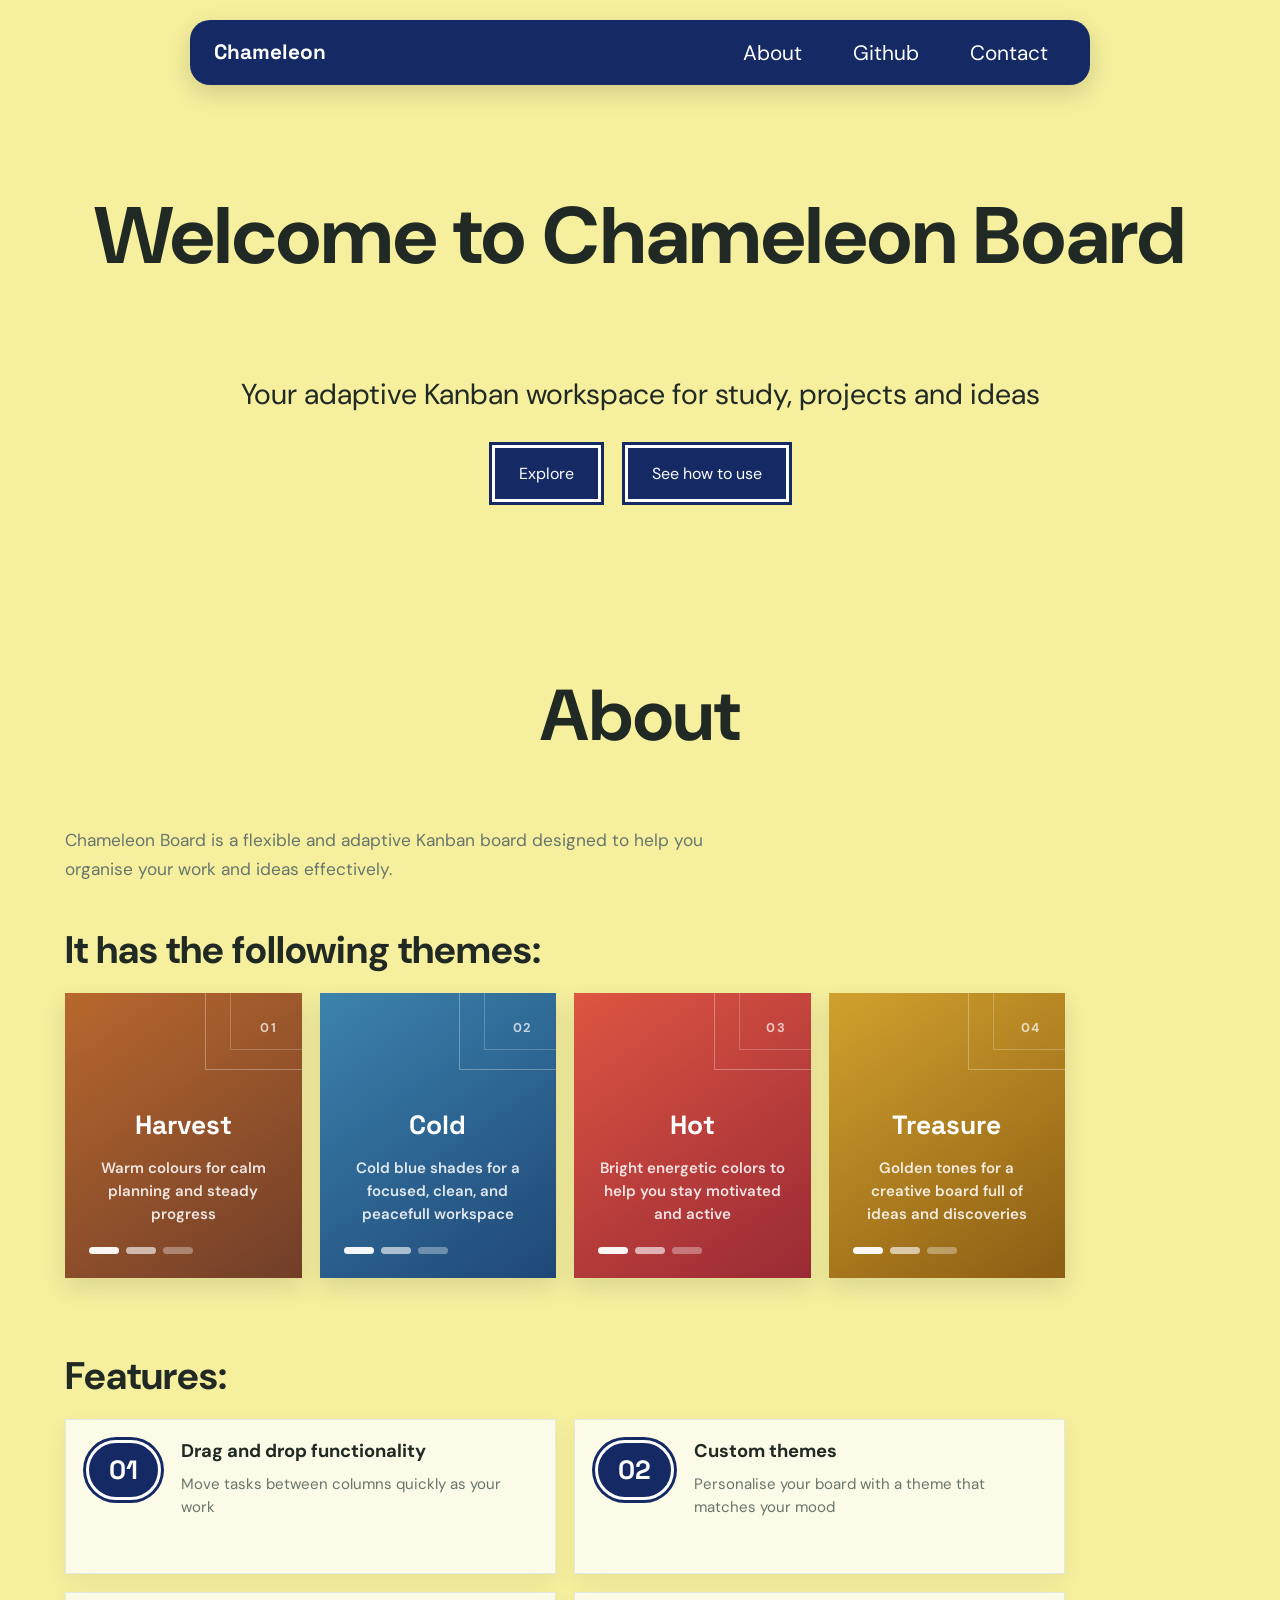
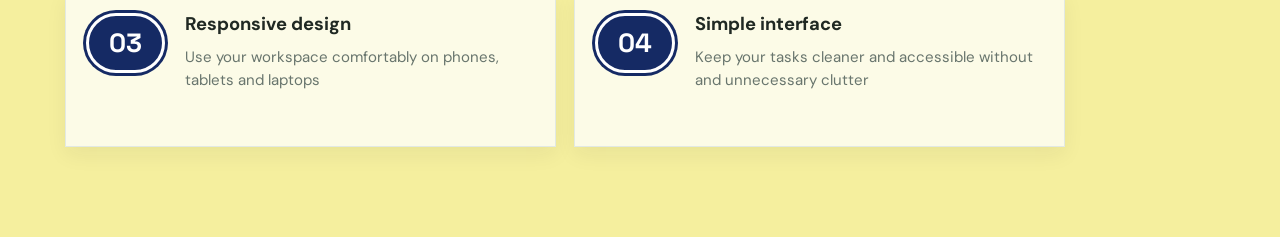
==== index.html @ ffafd71e "feat: completed about section - made different cards for the features - added small description to e" ====
<!DOCTYPE html>
<html lang="en">
<head>
    <meta charset="UTF-8">
    <meta name="viewport" content="width=device-width, initial-scale=1.0">
    <meta name="description" content="Chameleon Board is an adaptive Kanban workspace for study, projects and ideas">
    <title>Chameleon Board</title>

    <link rel="preconnect" href="https://fonts.googleapis.com">
    <link rel="preconnect" href="https://fonts.gstatic.com" crossorigin>
    <link href="https://fonts.googleapis.com/css2?family=DM+Sans:wght@400;500;600;700&family=Space+Grotesk:wght@500;600;700&display=swap"
        rel="stylesheet"
    >
    <link rel="stylesheet" href="./style.css">
</head>
<body>
    <section class="header">
        <nav class="navbar">
            <div class="logo">Chameleon</div>
            <ul class="nav-links">
                <li><a href="#about">About</a></li>
                <li><a href="https://github.com/JazilJafar/chameleon-board">Github</a></li>
                <li><a href="#contact">Contact</a></li>
            </ul>
        </nav>
    </section>
    <section class="hero">
        <h1>Welcome to Chameleon Board</h1>
        <p>Your adaptive Kanban workspace for study, projects and ideas</p>
        <div class="hero-btns">
            <a href="#about" class="primary-btn">Explore</a>
            <a href="#how-to-use" class="secondary-btn">See how to use</a>
        </div>
    </section>
    <section class="about" id="about">
        <h1>About</h1>
        <div class="about-content">
            <p>Chameleon Board is a flexible and adaptive Kanban board designed to help you organise your work and ideas effectively.</p>
            <h2>It has the following themes:</h2>
            <div class="theme-grid">
                <article class="theme-card harvest">
                    <div class="theme-top">
                        <span class="theme-tag">01</span>
                    </div>
                    <h3>Harvest</h3>
                    <p>Warm colours for calm planning and steady progress</p>
                    <div class="palette">
                        <span></span>
                        <span></span>
                        <span></span>
                    </div>
                </article>

                <article class="theme-card cold">
                    <div class="theme-top">
                        <span class="theme-tag">02</span>
                    </div>
                    <h3>Cold</h3>
                    <p>Cold blue shades for a focused, clean, and peacefull workspace</p>
                    <div class="palette">
                        <span></span>
                        <span></span>
                        <span></span>
                    </div>
                </article>

                <article class="theme-card hot">
                    <div class="theme-top">
                        <span class="theme-tag">03</span>
                    </div>
                    <h3>Hot</h3>
                    <p>Bright energetic colors to help you stay motivated and active</p>
                    <div class="palette">
                        <span></span>
                        <span></span>
                        <span></span>
                    </div>
                </article>

                <article class="theme-card treasure">
                    <div class="theme-top">
                        <span class="theme-tag">04</span>
                    </div>
                    <h3>Treasure</h3>
                    <p>Golden tones for a creative board full of ideas and discoveries</p>
                    <div class="palette">
                        <span></span>
                        <span></span>
                        <span></span>
                    </div>
                </article>  
            </div>

            <div class="content-heading features-heading">
                <h2>Features:</h2>
            </div>
            <div class="features-grid">
                <article class="features-card">
                    <div class="features-num">01</div>
                    <div>
                        <h3>Drag and drop functionality</h3>
                        <p>Move tasks between columns quickly as your work</p>
                    </div>
                </article>
                <article class="features-card">
                    <div class="features-num">02</div>
                    <div>
                        <h3>Custom themes</h3>
                        <p>Personalise your board with a theme that matches your mood</p>
                    </div>
                </article>
                <article class="features-card">
                    <div class="features-num">03</div>
                    <div>
                        <h3>Responsive design</h3>
                        <p>Use your workspace comfortably on phones, tablets and laptops</p>
                    </div>
                </article>
                <article class="features-card">
                    <div class="features-num">04</div>
                    <div>
                        <h3>Simple interface</h3>
                        <p>Keep your tasks cleaner and accessible without and unnecessary clutter</p>
                    </div>
                </article>
            </div>
        </div>
    </section>    
    <script src="./script.js"></script>
</body>
</html>
---- style.css ----
:root{
    --bg: #f5ef9e;
    --surface: #ffffff;
    --text: #202923;
    --muted: #68756d;
    --accent: #268477;
    --accent-light: #e8f4ef;
    --border: #e2e9e3;
}
html {
    scroll-behavior: smooth;
    scroll-padding-top: 90px;
}
*{
    padding: 0;
    box-sizing: border-box;
    margin: 0;
}
body {
    padding-top: 90px;
    background: var(--bg);
    color: var(--text);
    font-family: "DM Sans", sans-serif;
    line-height: 1.7;
    min-height: 100vh;
    justify-content: center;
    align-items: center;
}

.navbar {
    display: flex;
    justify-content: space-between;
    align-items: center;
    background: #152a64;
    font-size: 1.3rem;
    padding: 0 24px;
    position: fixed;
    top: 20px;
    left: 20px;
    right: 20px;
    max-width: 900px;
    margin: 0 auto;
    border-radius: 20px;
    box-shadow: 0 8px 24px rgba(0, 0, 0, 0.15);
    z-index: 100;
}

.logo {
    font-family: "Space Grotesk", sans-serif;
    font-size: 1.3rem;
    font-weight: 700;
    color: white;
    padding: 15px 0;
}

.nav-links {
    list-style: none;
    margin: 0;
    padding: 0;
    display: flex;
    gap: 15px;
    align-items: center;
}

.nav-links a {
    display: inline-block;
    position: relative;
    color: white;
    text-decoration: none;
    padding: 12px 18px;
    font-family: "DM Sans", sans-serif;
    border-radius: 6px;
    transition: background-color 0.3s ease;
}

.nav-links a::after {
    content: "";
    position: absolute;
    bottom: 8px;
    left: 50%;
    width: 0;
    height: 2px;
    background: #ffcc00;
    transition: width 0.3s ease, left 0.3s ease;
}

.nav-links a:hover {
    color: #ffcc00;
}

.nav-links a:hover::after {
    width: 60%;
    left: 20%;
}

.hero {
    display: flex;
    flex-direction: column;
    justify-content: center;
    align-items: center;
    text-align: center;
    gap: 16px;
    height: 50vh;
    padding: 0 20px;
}

.hero h1 {
    font-size: 5em;
    padding: 50px;
}

.hero p {
    font-size: 1.8rem;
}

.hero-btns {
    display: flex;
    flex-direction: row;
    gap: 24px;
    padding: 10px 20px;
}

.hero-btns a {
    text-decoration: none;
    padding: 12px 24px;
    color: #fcfdfd;
    background: #152a64;
    border: 3px solid #ffffff;
    box-shadow: 0 0 0 3px #152a64;
    display: inline-block;
    transition: transform 0.2s ease;
}

.hero-btns a:hover {
    transform: scale(1.08);
}

.hero-btns a:active {
    transform: scale(0.97);
}

.about {
    display: flex;
    flex-direction: column;
    padding: 90px 0;
    width: min(100% - 40px, 1150px);
    margin: 0 auto; 
}

.about > h1 {
    font-size: clamp(2.5rem, 6vw, 4.5rem);
    padding: 50px;
    text-align: center;
    margin-bottom: 24px;
    line-height: 1;
}

.about-content {
    text-align: left;
    max-width: 1000px;
}

.about-content > p {
    max-width: 700px;
    margin-bottom: 42px;
    color: var(--muted);
    font-size: 1.08rem;
    line-height: 1.7;
}

.about-content h2 {
    margin-top: 32px;
    margin-bottom: 20px;
    font-size: clamp(1.6rem, 4vw, 2.4rem);
    color: var(--text);
    line-height: 1.2;
}

.features-heading {
    margin-top: 75px;
}

/* theme swatch */
.theme-grid {
    display: grid;
    grid-template-columns: repeat(4, minmax(0, 1fr));
    gap: 18px;
}

.theme-card {
    min-height: 285px;
    display: flex;
    flex-direction: column;
    padding: 24px;
    position: relative;
    overflow: hidden;
    box-shadow: 0 10px 22px rgba(32, 41, 35, 0.12);
    transition: transform 0.25s ease, box-shadow 0.25s ease;
    text-align: center;
    font-weight: 600;
    color: #fff;
}

.theme-card::before {
    content: "";
    position: absolute;
    width: 150px;
    height: 150px;
    top: -75px;
    right: -55px;
    border: 1px solid rgba(255, 255, 255, 0.3);
}

.theme-card::after {
    content: "";
    position: absolute;
    width: 100px;
    height: 100px;
    top: -45px;
    right: -30px;
    border: 1px solid rgba(255, 255, 255, 0.22);
}

.theme-card:hover {
    transform: translateY(-8px);
    box-shadow: 0 18px 32px rgba(32, 41, 35, 0.2);
}

.theme-top {
    min-height: 28px;
    display: flex;
    justify-content: flex-end;
    position: relative;
    z-index: 1;
}

.theme-tag {
    color: rgba(255, 255, 255, 0.7);
    font-size: 0.8rem;
    font-weight: 700;
    letter-spacing: 0.12em;
}

.theme-card h3 {
    position: relative;
    z-index: 1;
    margin-top: auto;
    margin-bottom: 9px;
    font-family: "Space Grotesk", sans-serif;
    font-size: 1.65rem;
}

.theme-card p {
    position: relative;
    z-index: 1;
    min-height: 70px;
    color: rgba(255, 255, 255, 0.86);
    font-size: 0.94rem;
    line-height: 1.55;
}

.harvest {
    background: linear-gradient(145deg, #b8682d, #713e29);
}

.cold {
    background: linear-gradient(145deg, #3c83ad, #1f4777);
}

.hot {
    background: linear-gradient(145deg, #de5542, #992a35);
}

.treasure {
    background: linear-gradient(145deg, #d1a12e, #8c5d13);
}

.palette {
    display: flex;
    gap: 7px;
    margin-top: 20px;
    position: relative;
    z-index: 1;
}

.palette span {
    width: 30px;
    height: 7px;
    display: block;
    border-radius: 20px;
    background: rgba(255, 255, 255, 0.95);
}

.palette span:nth-child(2) {
    opacity: 0.65;
}

.palette span:nth-child(3) {
    opacity: 0.35;
}

.features-grid {
    display: grid;
    grid-template-columns: repeat(2, minmax(0, 1fr));
    gap: 18px;
}

.features-card {
    min-height: 155px;
    display: flex;
    align-items: flex-start;
    gap: 20px;
    background: rgba(255, 255, 255, 0.75);
    border: 1px solid var(--border);
    box-shadow: 0 8px 20px rgba(32, 41, 35, 0.06);
    transition: transform 0.25s ease, border-color 0.25s ease, box-shadow 0.25s ease;
    padding: 20px;
    text-align: left;
}

.features-card:hover {
    transform: translateY(-6px);
    border-color: var(--accent);
    box-shadow: 0 14px 28px rgba(38, 132, 119, 0.16);
}

.features-num {
    flex-shrink: 0;
    font-family: "Space Grotesk", sans-serif;
    font-size: 1.65rem;
    font-weight: 700;
    color: white;
    margin-bottom: 8px;
    background: #152a64;
    line-height: 1.3;
    padding: 10px 20px;
    border-radius: 999px;
    border: 3px solid #fff;
    box-shadow: 0 0 0 3px #152a64;
}

.features-card h3 {
    margin-bottom: 9px;
    color: var(--text);
    font-size: 1.15rem;
    line-height: 1.3;
}

.features-card p {
    color: var(--muted);
    font-size: 0.94rem;
    line-height: 1.55;
}

@media (max-width: 850px) {
    .theme-grid {
        grid-template-columns: repeat(2, minmax(0, 1fr));
    }
}

@media (max-width: 600px) {
    .about {
        width: min(100% - 28px, 520px);
        padding: 65px 0;
    }

    .theme-grid, .features-grid {
        grid-template-columns: 1fr;
    }

    .theme-card {
        min-height: 250px;
    }

    .features-heading {
        margin-top: 55px
    }
}
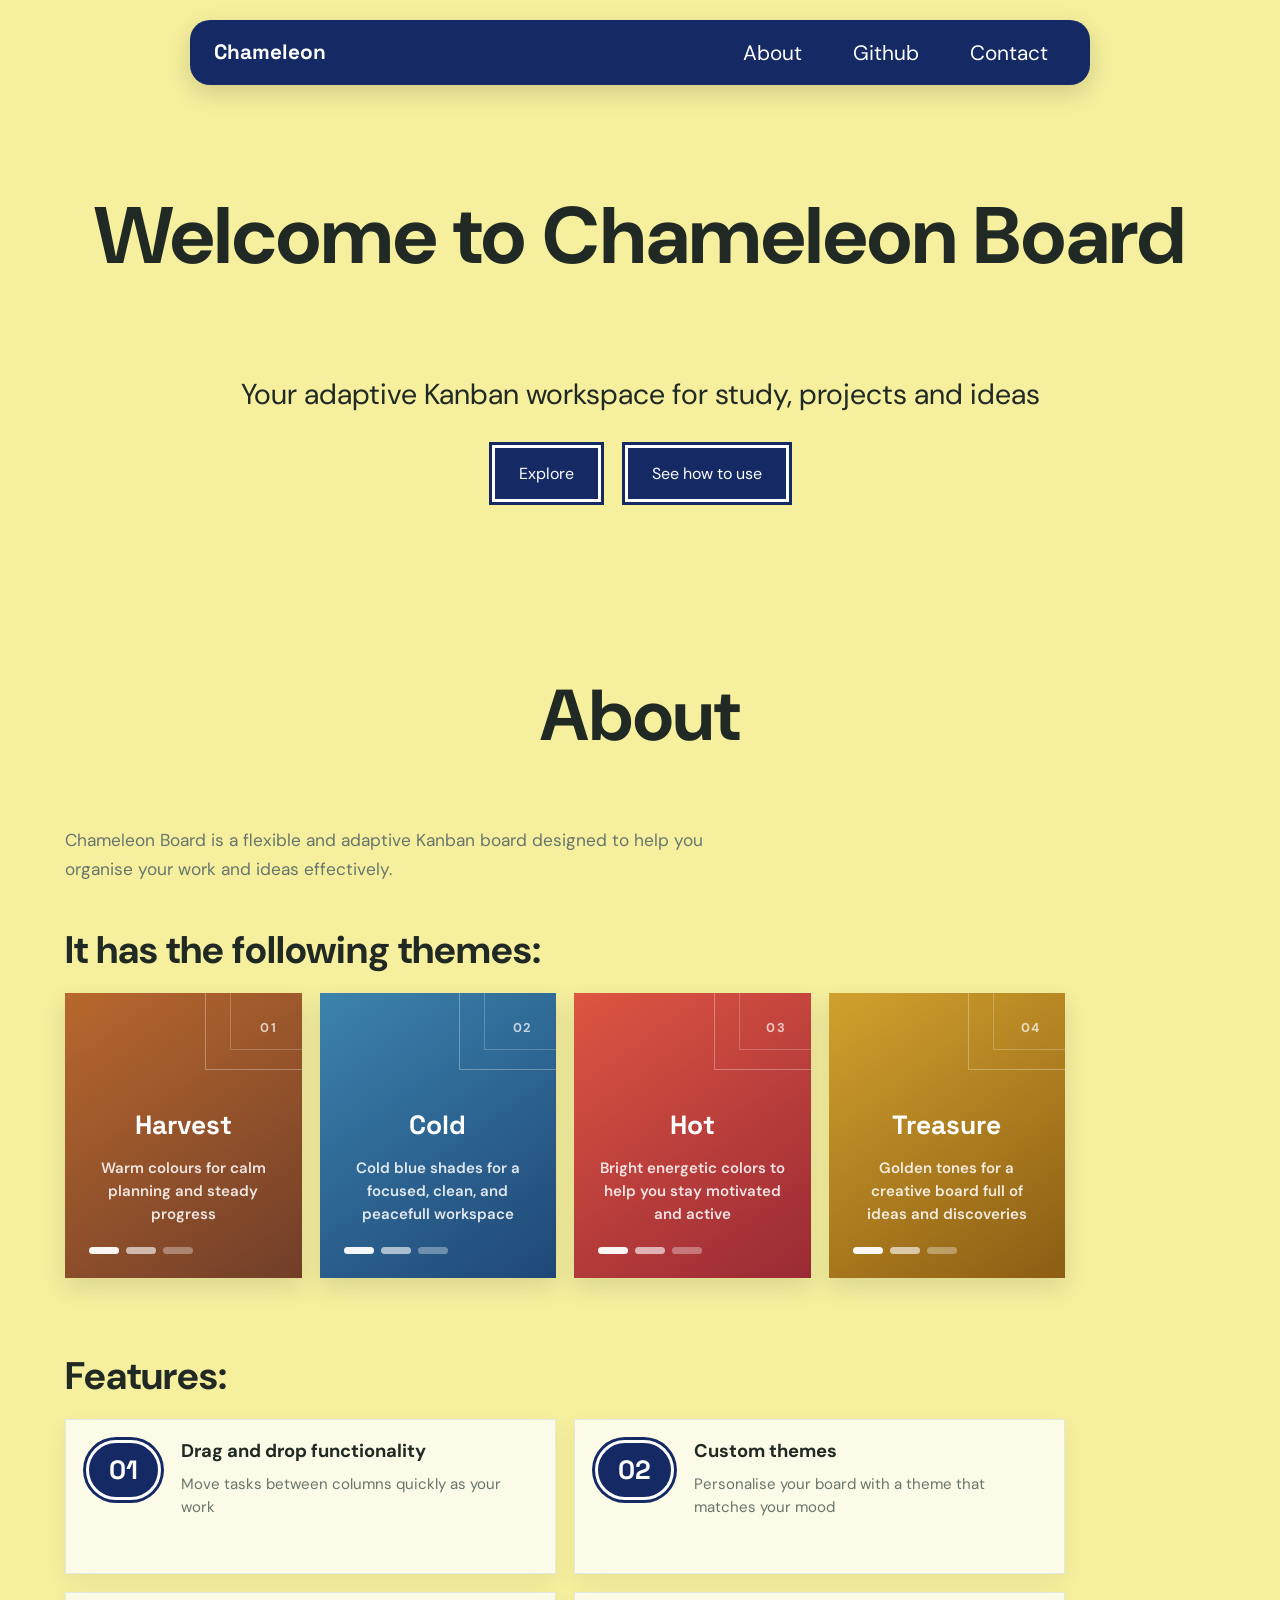
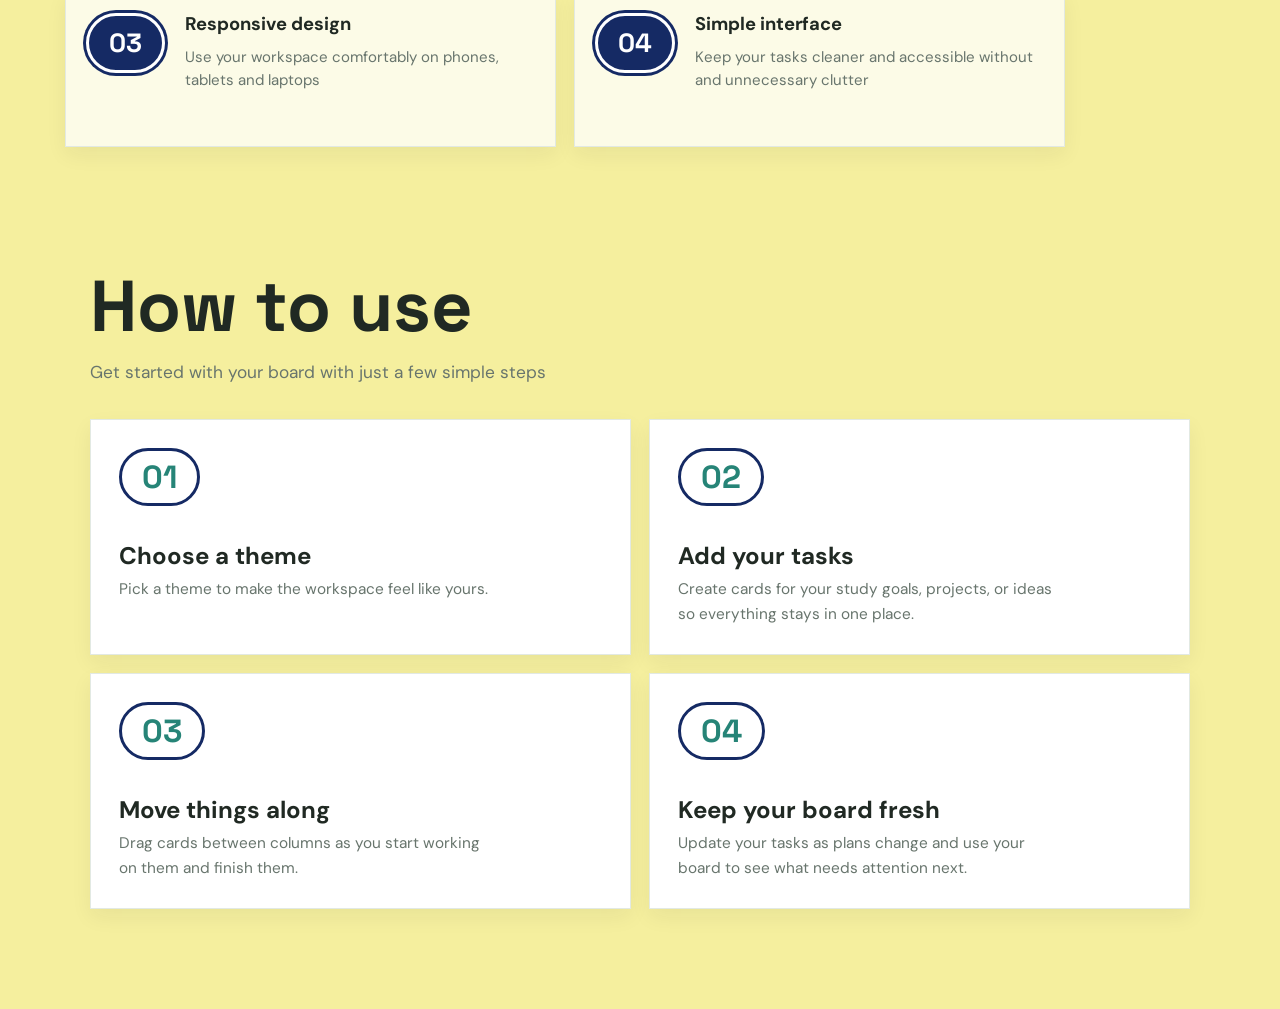
==== commit bfe0bbd0: "feat: added how to use section - added similar cards from features section - a small guide on how to" ====
--- a/index.html
+++ b/index.html
@@ -125,7 +125,37 @@
                 </article>
             </div>
         </div>
-    </section>    
+    </section>
+    <section class="how-to-use" id="how-to-use">
+        <h1>How to use</h1>
+        <p class="how-intro">Get started with your board with just a few simple steps</p>
+
+        <div class="steps-grid">
+            <article class="step-card">
+                <span class="step-number">01</span>
+                <h2>Choose a theme</h2>
+                <p>Pick a theme to make the workspace feel like yours.</p>
+            </article>
+
+            <article class="step-card">
+                <span class="step-number">02</span>
+                <h2>Add your tasks</h2>
+                <p>Create cards for your study goals, projects, or ideas so everything stays in one place.</p>
+            </article>
+
+            <article class="step-card">
+                <span class="step-number">03</span>
+                <h2>Move things along</h2>
+                <p>Drag cards between columns as you start working on them and finish them.</p>
+            </article>
+
+            <article class="step-card">
+                <span class="step-number">04</span>
+                <h2>Keep your board fresh</h2>
+                <p>Update your tasks as plans change and use your board to see what needs attention next.</p>
+            </article>
+        </div>
+    </section>
     <script src="./script.js"></script>
 </body>
 </html>
--- a/style.css
+++ b/style.css
@@ -352,6 +352,75 @@
     line-height: 1.55;
 }
 
+.how-to-use {
+    width: min(100% - 40px, 1100px);
+    margin: 0 auto;
+    padding: 30px 0 100px;
+}
+
+.how-to-use > h1 {
+    color: var(--text);
+    font-family: "Space Grotesk", sans-serif;
+    font-size: clamp(2.5rem, 6vw, 4.5rem);
+    line-height: 1.1;
+    margin-bottom: 12px;
+}
+
+.how-intro {
+    color: var(--muted);
+    font-size: 1.08rem;
+    margin-bottom: 32px;
+}
+
+.steps-grid {
+    display: grid;
+    grid-template-columns: repeat(2, minmax(0, 1fr));
+    gap: 18px;
+}
+
+.step-card {
+    position: relative;
+    overflow: hidden;
+    min-height: 230px;
+    padding: 28px;
+    background: var(--surface);
+    border: 1px solid var(--border);
+    box-shadow: 0 8px 20px rgba(32, 41, 35, 0.06);
+    transition: transform 0.25s ease, box-shadow 0.25s ease;
+}
+
+.step-card:hover {
+    transform: translateY(-6px);
+    box-shadow: 0 16px 30px rgba(32, 41, 35, 0.12);
+}
+
+.step-number {
+    display: inline-block;
+    color: var(--accent);
+    font-family: "Space Grotesk", sans-serif;
+    font-size: 2rem;
+    font-weight: 700;
+    line-height: 1;
+    margin-bottom: 30px;
+    border: 3px solid #152a64;
+    padding: 10px 20px;
+    border-radius: 999px;
+}
+
+.step-number h2 {
+    color: var(--text);
+    font-family: "Space Grotesk", sans-serif;
+    font-size: 1.3rem;
+    margin-bottom: 10px;
+}
+
+.step-card p {
+    max-width: 380px;
+    color: var(--muted);
+    font-size: 0.96rem;
+    line-height: 1.6;
+}
+
 @media (max-width: 850px) {
     .theme-grid {
         grid-template-columns: repeat(2, minmax(0, 1fr));
@@ -375,4 +444,17 @@
     .features-heading {
         margin-top: 55px
     }
+
+    .how-to-use {
+        width: min(100% - 20px, 520px);
+        padding: 20px 0 70px;
+    }
+
+    .steps-grid {
+        grid-template-columns: 1fr;
+    }
+
+    .step-card {
+        min-height: auto;
+    }
 }
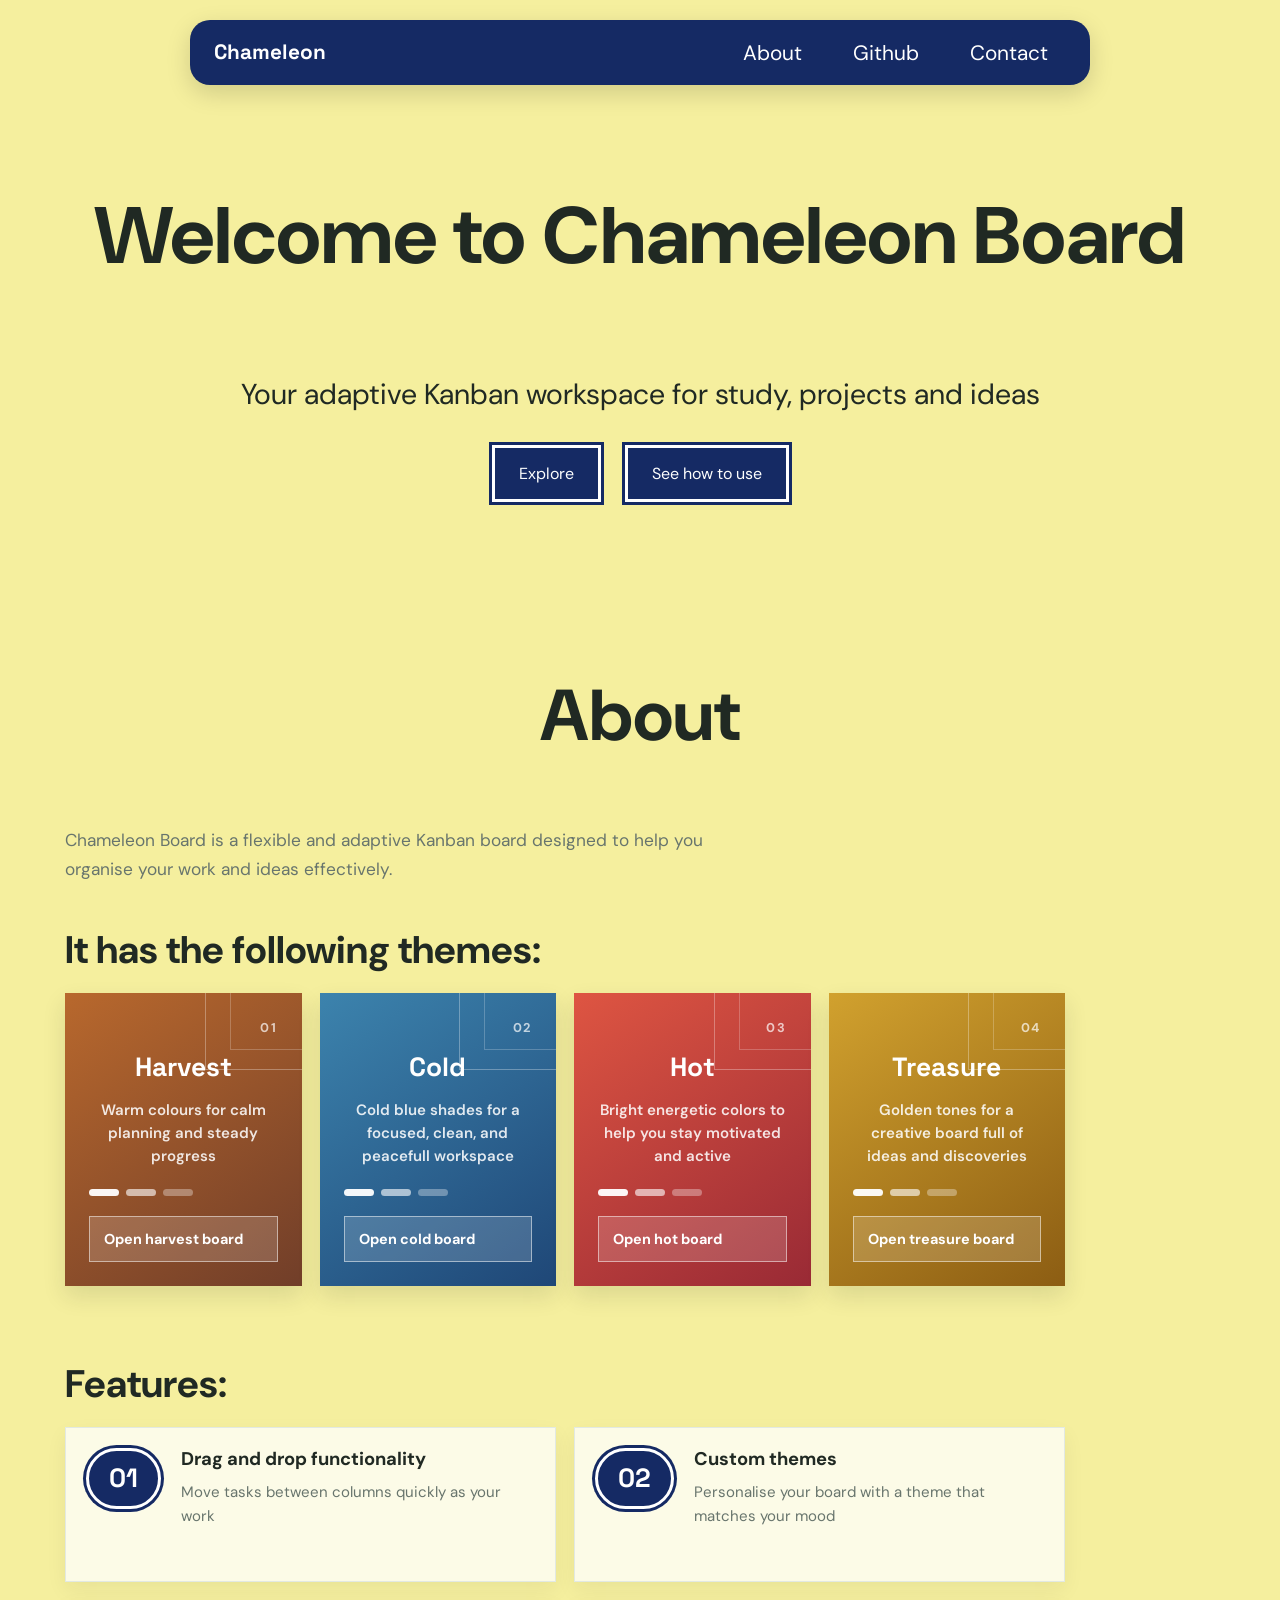
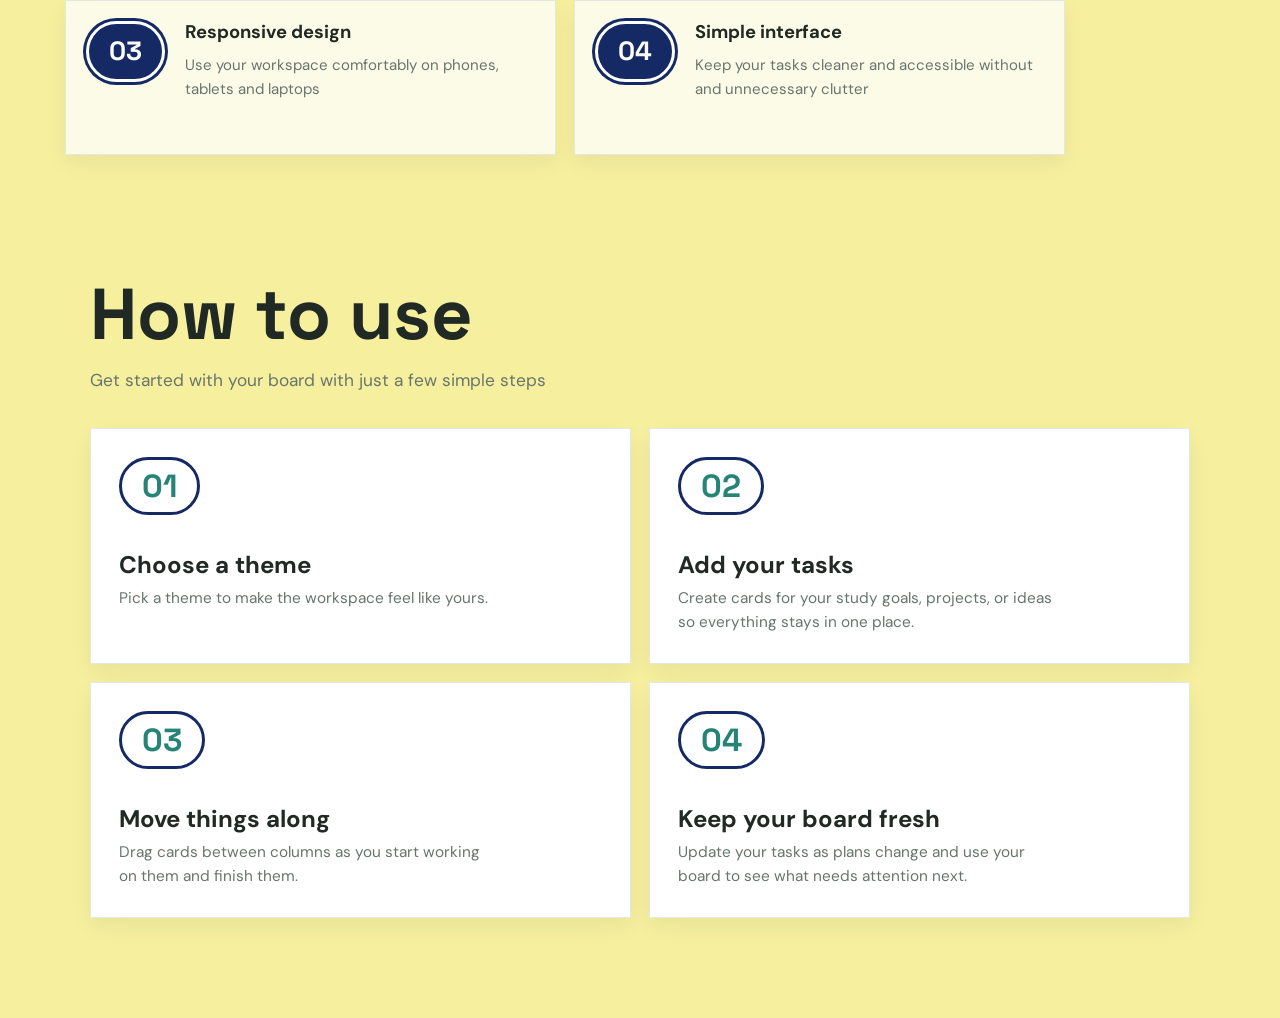
==== commit 72e4f95e: "feat: completed landing page - added finishing touch to landing page - added buttons to go to board " ====
--- a/index.html
+++ b/index.html
@@ -49,6 +49,7 @@
                         <span></span>
                         <span></span>
                     </div>
+                    <a class="theme-button" href="./my/harvest/index.html">Open harvest board</a>
                 </article>
 
                 <article class="theme-card cold">
@@ -62,6 +63,7 @@
                         <span></span>
                         <span></span>
                     </div>
+                    <a class="theme-button" href="./my/cold/index.html">Open cold board</a>
                 </article>
 
                 <article class="theme-card hot">
@@ -75,6 +77,7 @@
                         <span></span>
                         <span></span>
                     </div>
+                    <a class="theme-button" href="./my/hot/index.html">Open hot board</a>
                 </article>
 
                 <article class="theme-card treasure">
@@ -88,6 +91,7 @@
                         <span></span>
                         <span></span>
                     </div>
+                    <a class="theme-button" href="./my/treasure/index.html">Open treasure board</a>
                 </article>  
             </div>
 
--- a/style.css
+++ b/style.css
@@ -259,6 +259,34 @@
     line-height: 1.55;
 }
 
+.theme-button {
+    display: flex;
+    align-items: center;
+    justify-content: space-between;
+    gap: 12px;
+    position: relative;
+    z-index: 1;
+    margin-top: 20px;
+    padding: 10px 14px;
+    color: #fff;
+    background: rgba(255, 255, 255, 0.16);
+    border: 1px solid rgba(255, 255, 255, 0.5);
+    text-decoration: none;
+    font-size: 0.9rem;
+    font-weight: 700;
+    transition: background 0.2s ease, transform 0.2s ease;
+}
+
+.theme-button:hover {
+    background: rgba(255, 255, 255, 0.28);
+    transform: scale(1.03);
+}
+
+.theme-button:focus-visible {
+    outline: 3px solid #fff;
+    outline-offset: 3px;
+}
+
 .harvest {
     background: linear-gradient(145deg, #b8682d, #713e29);
 }
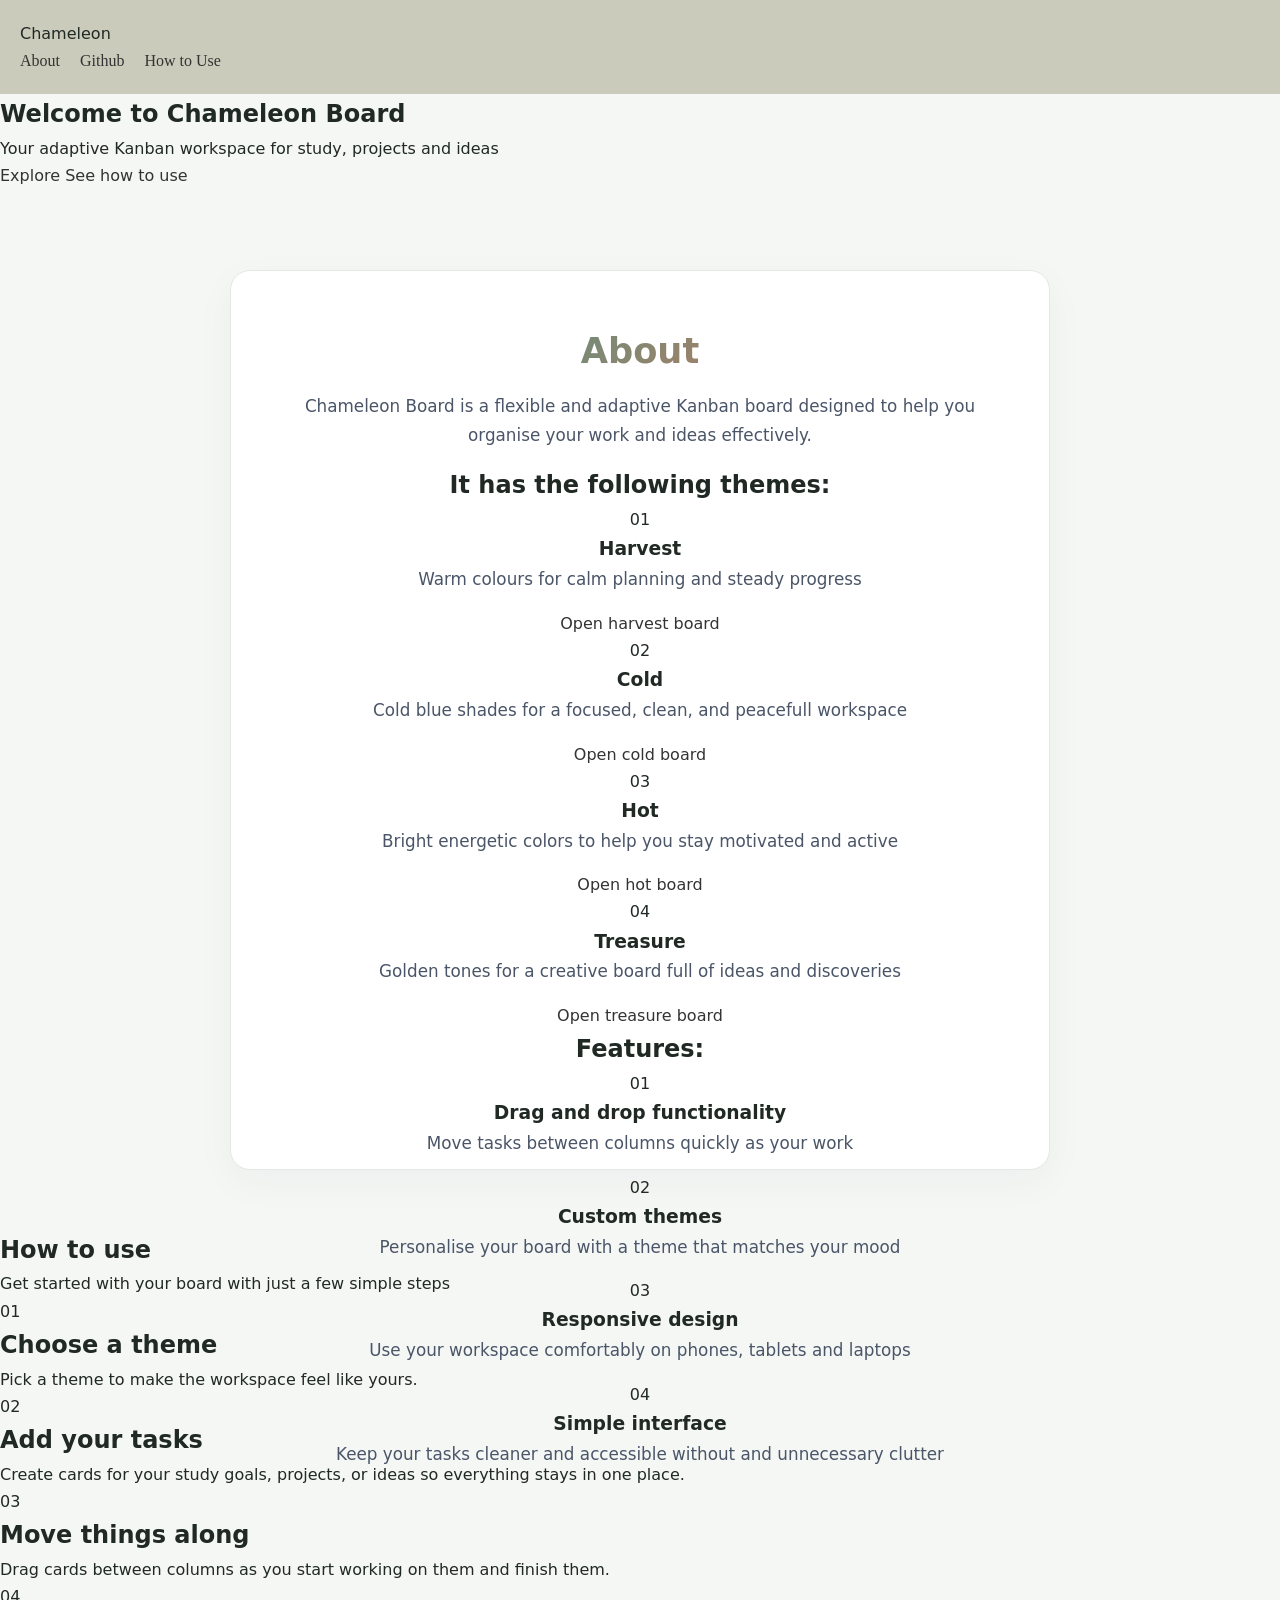
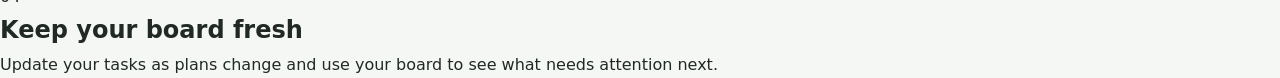
==== commit 6e5ccb76: "chore: rewrite the README.md - updated readme - added new images according to the readme - changed p" ====
--- a/index.html
+++ b/index.html
@@ -20,7 +20,7 @@
             <ul class="nav-links">
                 <li><a href="#about">About</a></li>
                 <li><a href="https://github.com/JazilJafar/chameleon-board">Github</a></li>
-                <li><a href="#contact">Contact</a></li>
+                <li><a href="#how-to-use">How to Use</a></li>
             </ul>
         </nav>
     </section>
@@ -63,7 +63,7 @@
                         <span></span>
                         <span></span>
                     </div>
-                    <a class="theme-button" href="./my/cold/index.html">Open cold board</a>
+                    <a class="theme-button" href="./my/cold/land.html">Open cold board</a>
                 </article>
 
                 <article class="theme-card hot">
--- a/style.css
+++ b/style.css
@@ -1,5 +1,15 @@
+.aclonica-regular {
+  font-family: "Aclonica", sans-serif;
+  font-weight: 400;
+  font-style: normal;
+}
+.abel-regular {
+  font-family: "Abel", sans-serif;
+  font-weight: 400;
+  font-style: normal;
+}
 :root{
-    --bg: #f5ef9e;
+    --bg: #f5f7f5;
     --surface: #ffffff;
     --text: #202923;
     --muted: #68756d;
@@ -17,472 +27,180 @@
     margin: 0;
 }
 body {
-    padding-top: 90px;
-    background: var(--bg);
+    background-color: var(--bg);
     color: var(--text);
-    font-family: "DM Sans", sans-serif;
+    font-family: system-ui, -apple-system, BlinkMacSystemFont, 'Segoe UI', Roboto, Oxygen, Ubuntu, Cantarell, 'Open Sans', 'Helvetica Neue', sans-serif;
     line-height: 1.7;
     min-height: 100vh;
-    justify-content: center;
-    align-items: center;
-}
-
-.navbar {
+}
+a {
+    color: inherit;
+}
+a:focus-visible {
+    outline: 3px solid var(--accent);
+    outline-offset: 5px;
+}
+.header{
+    position: sticky;
+    top: 0;
+    z-index: 10;
     display: flex;
     justify-content: space-between;
     align-items: center;
-    background: #152a64;
-    font-size: 1.3rem;
-    padding: 0 24px;
-    position: fixed;
-    top: 20px;
-    left: 20px;
-    right: 20px;
-    max-width: 900px;
-    margin: 0 auto;
+    padding: 20px;
+    background-color: rgb(203, 203, 188);
+}
+ul {
+    display: flex;
+    list-style: none;
+    gap: 20px;
+}
+a {
+    text-decoration: none;
+    color: #333;
+}
+.header h5 {
+    font-size: 20px;
+    font-family: "Aclonica";
+    font-weight: 400;
+    letter-spacing: -0.5px;
+    color: var(--text);
+}
+nav ul li a {
+    font-family: "Abel";
+}
+#about {
+    max-width: 820px;
+    margin: 80px auto 60px;
+    padding: 50px 40px; background: var(--surface);
+    border: 1px solid var(--border);
     border-radius: 20px;
-    box-shadow: 0 8px 24px rgba(0, 0, 0, 0.15);
-    z-index: 100;
-}
-
-.logo {
-    font-family: "Space Grotesk", sans-serif;
-    font-size: 1.3rem;
+    box-shadow: 0 12px 40px rgba(31, 55, 40, 0.04);
+    text-align: center;
+    height: 100vh;
+}
+#contact{
+    height: 40vh;
+    max-width: 750px;
+    margin: 40px auto;
+    padding: 36px;
+    background-color: #ffffff;
+    border-radius: 12px;
+    box-shadow: 0 4px 20px rgba(0, 0, 0, 0.06);
+    font-family: system-ui, -apple-system, BlinkMacSystemFont, 'Segoe UI', Roboto, sans-serif;
+}
+#about h1 {
+    font-size: 2.2rem;
+    margin-bottom: 12px;
+    background: linear-gradient(135deg, #2a9d8f, #e76f51);
+    -webkit-background-clip: text;
+    -webkit-text-fill-color: transparent;
+}
+#about p {
+    font-size: 1.05rem;
+    color: #4a5568;
+    margin-bottom: 1rem;
+}
+.abhi {
+    list-style: none;
+    padding: 0;
+    margin-top: 24px;
+    display: flex;
+    flex-direction: column;
+    gap: 12px;
+}
+.abhi li {
+    padding: 16px 20px;
+    background-color: #f7fafc;
+    border-radius: 6px;
+    color: #334155;
+    line-height: 1.5;
+    transition: transform 0.2s ease, background-color 0.2s ease;
+}
+.abhi li:hover {
+    transform: translateX(6px);
+    background-color: #f1f5f9;
+}
+.abhi li strong {
+    color: #2d3748;
+    margin-right: 6px;
+}
+.contact-section {
+    max-width: 720px;
+    margin: 2rem auto;
+    padding: 2.5rem;
+    background: #ffffff;
+    border-radius: 12px;
+    box-shadow: 0 4px 20px rgba(0, 0, 0, 0.06);
+    font-family: system-ui, -apple-system, BlinkMacSystemFont, 'Segoe UI', Roboto, sans-serif;
+    color: #2d3748;
+}
+.contact-section h2 {
+    font-size: 1.875rem;
     font-weight: 700;
-    color: white;
-    padding: 15px 0;
-}
-
-.nav-links {
-    list-style: none;
-    margin: 0;
-    padding: 0;
-    display: flex;
-    gap: 15px;
+    color: #1a202c;
+    margin-bottom: 0.5rem;
+    letter-spacing: -0.025em;
+}
+.contact-section p{
+    color: #718096;
+    margin-bottom: 1.5rem;
+    font-size: 1rem;
+}
+.contact-links {
+    display: grid;
+    grid-template-columns: repeat(auto-fit, minmax(240px, 1fr));
+    gap: 1rem;
+}
+.contact-card {
+    display: flex;
     align-items: center;
-}
-
-.nav-links a {
-    display: inline-block;
-    position: relative;
-    color: white;
+    gap: 1rem;
+    padding: 1.25rem;
+    background-color: #f7fafc;
+    border: 1px solid #e2e8f0;
+    border-radius: 10px;
     text-decoration: none;
-    padding: 12px 18px;
-    font-family: "DM Sans", sans-serif;
-    border-radius: 6px;
-    transition: background-color 0.3s ease;
-}
-
-.nav-links a::after {
-    content: "";
-    position: absolute;
-    bottom: 8px;
-    left: 50%;
-    width: 0;
-    height: 2px;
-    background: #ffcc00;
-    transition: width 0.3s ease, left 0.3s ease;
-}
-
-.nav-links a:hover {
-    color: #ffcc00;
-}
-
-.nav-links a:hover::after {
-    width: 60%;
-    left: 20%;
-}
-
-.hero {
+    color: inherit;
+    transition: transform 0.2s ease, border-color 0.2s ease, box-shadow 0.2s ease;
+}
+.contact-card:hover{
+    transform: translateY(-3px);
+    border-color: #319795;
+    background-color: #ffffff;
+    box-shadow: 0 6px 16px rgba(49, 151, 149, 0.12);
+}
+.contact-card .icon {
+    font-size: 1.5rem;
+    display: flex;
+    align-items: center;
+    justify-content: center;
+    width: 48px;
+    height: 48px;
+    background-color: #edf2f7;
+    border-radius: 8px;
+    flex-shrink: 0;
+}
+.contact-card .text {
     display: flex;
     flex-direction: column;
-    justify-content: center;
-    align-items: center;
-    text-align: center;
-    gap: 16px;
-    height: 50vh;
-    padding: 0 20px;
-}
-
-.hero h1 {
-    font-size: 5em;
-    padding: 50px;
-}
-
-.hero p {
-    font-size: 1.8rem;
-}
-
-.hero-btns {
-    display: flex;
-    flex-direction: row;
-    gap: 24px;
-    padding: 10px 20px;
-}
-
-.hero-btns a {
-    text-decoration: none;
-    padding: 12px 24px;
-    color: #fcfdfd;
-    background: #152a64;
-    border: 3px solid #ffffff;
-    box-shadow: 0 0 0 3px #152a64;
-    display: inline-block;
-    transition: transform 0.2s ease;
-}
-
-.hero-btns a:hover {
-    transform: scale(1.08);
-}
-
-.hero-btns a:active {
-    transform: scale(0.97);
-}
-
-.about {
-    display: flex;
-    flex-direction: column;
-    padding: 90px 0;
-    width: min(100% - 40px, 1150px);
-    margin: 0 auto; 
-}
-
-.about > h1 {
-    font-size: clamp(2.5rem, 6vw, 4.5rem);
-    padding: 50px;
-    text-align: center;
-    margin-bottom: 24px;
-    line-height: 1;
-}
-
-.about-content {
-    text-align: left;
-    max-width: 1000px;
-}
-
-.about-content > p {
-    max-width: 700px;
-    margin-bottom: 42px;
-    color: var(--muted);
-    font-size: 1.08rem;
-    line-height: 1.7;
-}
-
-.about-content h2 {
-    margin-top: 32px;
-    margin-bottom: 20px;
-    font-size: clamp(1.6rem, 4vw, 2.4rem);
-    color: var(--text);
-    line-height: 1.2;
-}
-
-.features-heading {
-    margin-top: 75px;
-}
-
-/* theme swatch */
-.theme-grid {
-    display: grid;
-    grid-template-columns: repeat(4, minmax(0, 1fr));
-    gap: 18px;
-}
-
-.theme-card {
-    min-height: 285px;
-    display: flex;
-    flex-direction: column;
-    padding: 24px;
-    position: relative;
-    overflow: hidden;
-    box-shadow: 0 10px 22px rgba(32, 41, 35, 0.12);
-    transition: transform 0.25s ease, box-shadow 0.25s ease;
-    text-align: center;
+}
+.contact-card strong{
+    font-size: 1rem;
+    color: #1a202c;
     font-weight: 600;
-    color: #fff;
-}
-
-.theme-card::before {
-    content: "";
-    position: absolute;
-    width: 150px;
-    height: 150px;
-    top: -75px;
-    right: -55px;
-    border: 1px solid rgba(255, 255, 255, 0.3);
-}
-
-.theme-card::after {
-    content: "";
-    position: absolute;
-    width: 100px;
-    height: 100px;
-    top: -45px;
-    right: -30px;
-    border: 1px solid rgba(255, 255, 255, 0.22);
-}
-
-.theme-card:hover {
-    transform: translateY(-8px);
-    box-shadow: 0 18px 32px rgba(32, 41, 35, 0.2);
-}
-
-.theme-top {
-    min-height: 28px;
-    display: flex;
-    justify-content: flex-end;
-    position: relative;
-    z-index: 1;
-}
-
-.theme-tag {
-    color: rgba(255, 255, 255, 0.7);
-    font-size: 0.8rem;
-    font-weight: 700;
-    letter-spacing: 0.12em;
-}
-
-.theme-card h3 {
-    position: relative;
-    z-index: 1;
-    margin-top: auto;
-    margin-bottom: 9px;
-    font-family: "Space Grotesk", sans-serif;
-    font-size: 1.65rem;
-}
-
-.theme-card p {
-    position: relative;
-    z-index: 1;
-    min-height: 70px;
-    color: rgba(255, 255, 255, 0.86);
-    font-size: 0.94rem;
-    line-height: 1.55;
-}
-
-.theme-button {
-    display: flex;
-    align-items: center;
-    justify-content: space-between;
-    gap: 12px;
-    position: relative;
-    z-index: 1;
+}
+.contact-card small {
+    font-size: 0.85rem;
+    color: #718096;
+    margin-top: 0.15rem;
+}
+.themes {
     margin-top: 20px;
-    padding: 10px 14px;
-    color: #fff;
-    background: rgba(255, 255, 255, 0.16);
-    border: 1px solid rgba(255, 255, 255, 0.5);
-    text-decoration: none;
-    font-size: 0.9rem;
-    font-weight: 700;
-    transition: background 0.2s ease, transform 0.2s ease;
-}
-
-.theme-button:hover {
-    background: rgba(255, 255, 255, 0.28);
-    transform: scale(1.03);
-}
-
-.theme-button:focus-visible {
-    outline: 3px solid #fff;
-    outline-offset: 3px;
-}
-
-.harvest {
-    background: linear-gradient(145deg, #b8682d, #713e29);
-}
-
-.cold {
-    background: linear-gradient(145deg, #3c83ad, #1f4777);
-}
-
-.hot {
-    background: linear-gradient(145deg, #de5542, #992a35);
-}
-
-.treasure {
-    background: linear-gradient(145deg, #d1a12e, #8c5d13);
-}
-
-.palette {
-    display: flex;
-    gap: 7px;
-    margin-top: 20px;
-    position: relative;
-    z-index: 1;
-}
-
-.palette span {
-    width: 30px;
-    height: 7px;
-    display: block;
+}
+.themes a {
+    background-color: orange;
     border-radius: 20px;
-    background: rgba(255, 255, 255, 0.95);
-}
-
-.palette span:nth-child(2) {
-    opacity: 0.65;
-}
-
-.palette span:nth-child(3) {
-    opacity: 0.35;
-}
-
-.features-grid {
-    display: grid;
-    grid-template-columns: repeat(2, minmax(0, 1fr));
-    gap: 18px;
-}
-
-.features-card {
-    min-height: 155px;
-    display: flex;
-    align-items: flex-start;
-    gap: 20px;
-    background: rgba(255, 255, 255, 0.75);
-    border: 1px solid var(--border);
-    box-shadow: 0 8px 20px rgba(32, 41, 35, 0.06);
-    transition: transform 0.25s ease, border-color 0.25s ease, box-shadow 0.25s ease;
-    padding: 20px;
-    text-align: left;
-}
-
-.features-card:hover {
-    transform: translateY(-6px);
-    border-color: var(--accent);
-    box-shadow: 0 14px 28px rgba(38, 132, 119, 0.16);
-}
-
-.features-num {
-    flex-shrink: 0;
-    font-family: "Space Grotesk", sans-serif;
-    font-size: 1.65rem;
-    font-weight: 700;
-    color: white;
-    margin-bottom: 8px;
-    background: #152a64;
-    line-height: 1.3;
-    padding: 10px 20px;
-    border-radius: 999px;
-    border: 3px solid #fff;
-    box-shadow: 0 0 0 3px #152a64;
-}
-
-.features-card h3 {
-    margin-bottom: 9px;
-    color: var(--text);
-    font-size: 1.15rem;
-    line-height: 1.3;
-}
-
-.features-card p {
-    color: var(--muted);
-    font-size: 0.94rem;
-    line-height: 1.55;
-}
-
-.how-to-use {
-    width: min(100% - 40px, 1100px);
-    margin: 0 auto;
-    padding: 30px 0 100px;
-}
-
-.how-to-use > h1 {
-    color: var(--text);
-    font-family: "Space Grotesk", sans-serif;
-    font-size: clamp(2.5rem, 6vw, 4.5rem);
-    line-height: 1.1;
-    margin-bottom: 12px;
-}
-
-.how-intro {
-    color: var(--muted);
-    font-size: 1.08rem;
-    margin-bottom: 32px;
-}
-
-.steps-grid {
-    display: grid;
-    grid-template-columns: repeat(2, minmax(0, 1fr));
-    gap: 18px;
-}
-
-.step-card {
-    position: relative;
-    overflow: hidden;
-    min-height: 230px;
-    padding: 28px;
-    background: var(--surface);
-    border: 1px solid var(--border);
-    box-shadow: 0 8px 20px rgba(32, 41, 35, 0.06);
-    transition: transform 0.25s ease, box-shadow 0.25s ease;
-}
-
-.step-card:hover {
-    transform: translateY(-6px);
-    box-shadow: 0 16px 30px rgba(32, 41, 35, 0.12);
-}
-
-.step-number {
-    display: inline-block;
-    color: var(--accent);
-    font-family: "Space Grotesk", sans-serif;
-    font-size: 2rem;
-    font-weight: 700;
-    line-height: 1;
-    margin-bottom: 30px;
-    border: 3px solid #152a64;
-    padding: 10px 20px;
-    border-radius: 999px;
-}
-
-.step-number h2 {
-    color: var(--text);
-    font-family: "Space Grotesk", sans-serif;
-    font-size: 1.3rem;
-    margin-bottom: 10px;
-}
-
-.step-card p {
-    max-width: 380px;
-    color: var(--muted);
-    font-size: 0.96rem;
-    line-height: 1.6;
-}
-
-@media (max-width: 850px) {
-    .theme-grid {
-        grid-template-columns: repeat(2, minmax(0, 1fr));
-    }
-}
-
-@media (max-width: 600px) {
-    .about {
-        width: min(100% - 28px, 520px);
-        padding: 65px 0;
-    }
-
-    .theme-grid, .features-grid {
-        grid-template-columns: 1fr;
-    }
-
-    .theme-card {
-        min-height: 250px;
-    }
-
-    .features-heading {
-        margin-top: 55px
-    }
-
-    .how-to-use {
-        width: min(100% - 20px, 520px);
-        padding: 20px 0 70px;
-    }
-
-    .steps-grid {
-        grid-template-columns: 1fr;
-    }
-
-    .step-card {
-        min-height: auto;
-    }
+    padding: 6px;
+    font-size: 14px;
 }
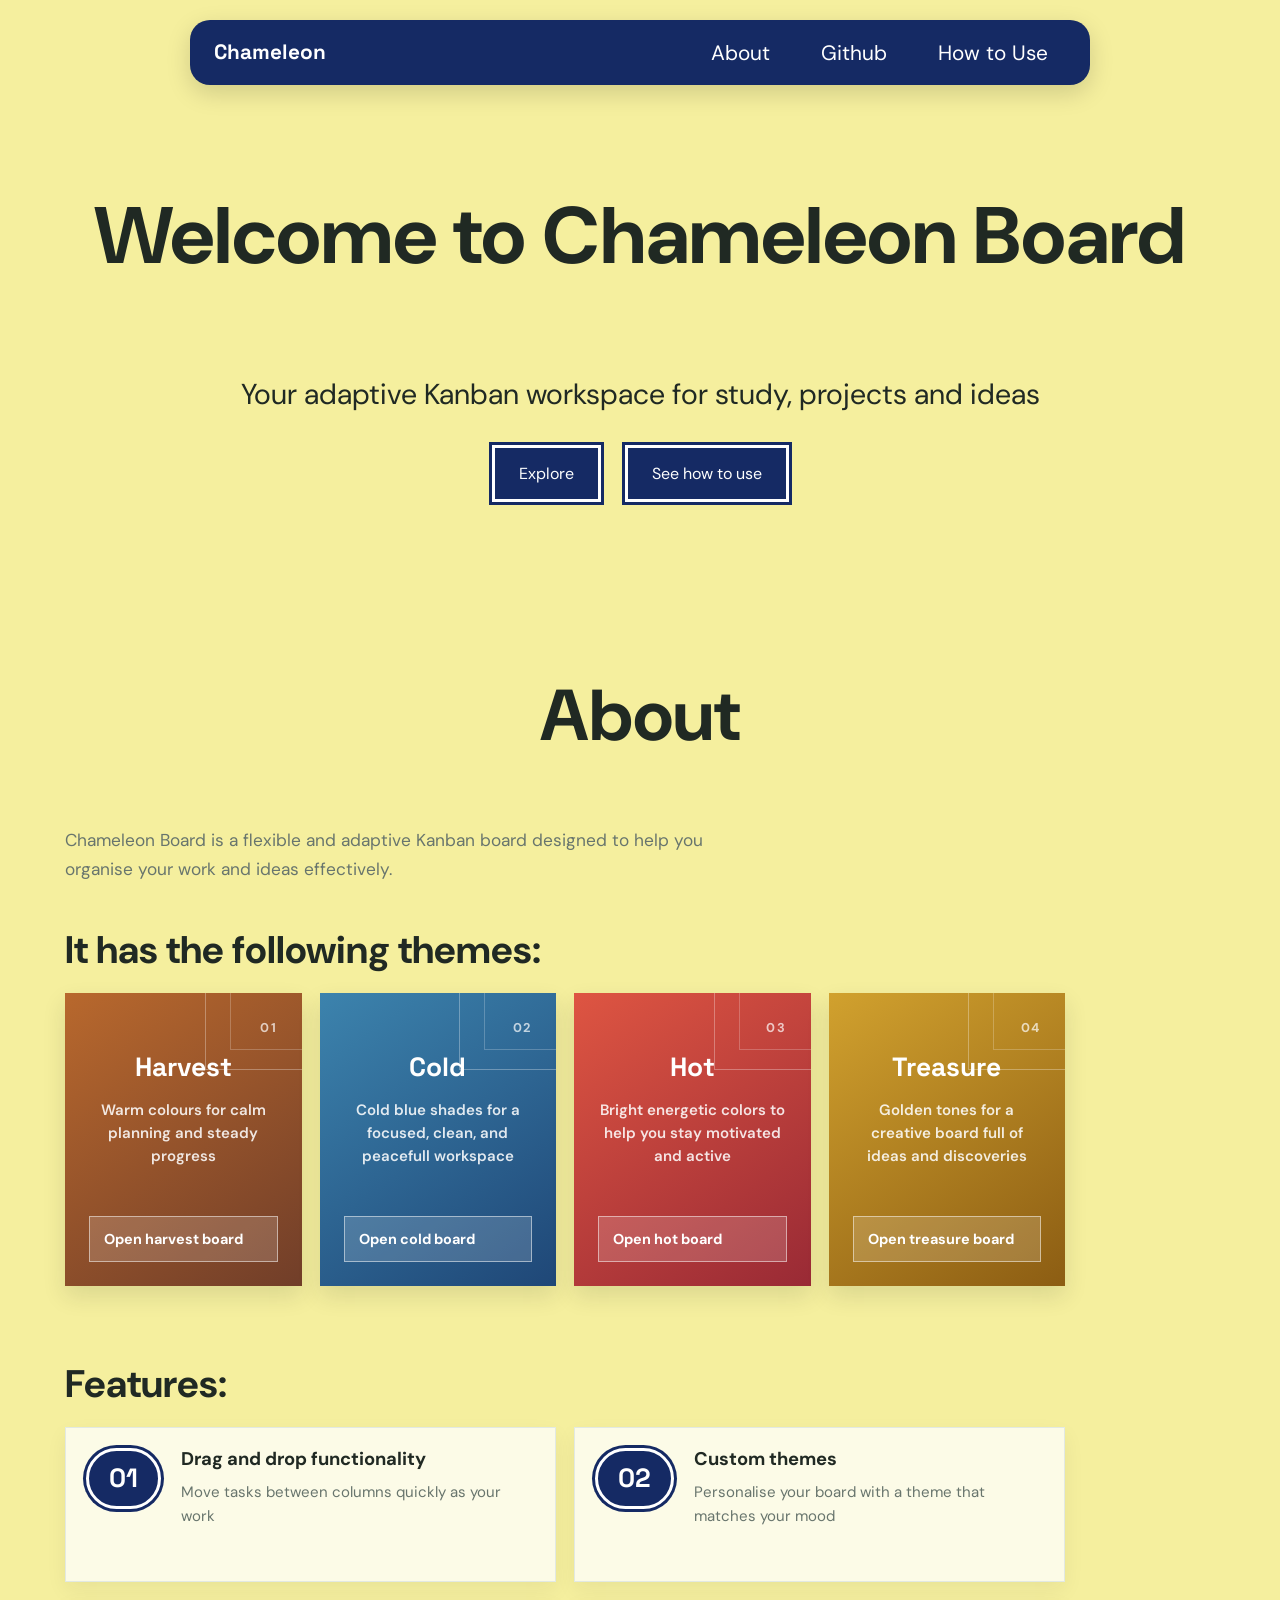
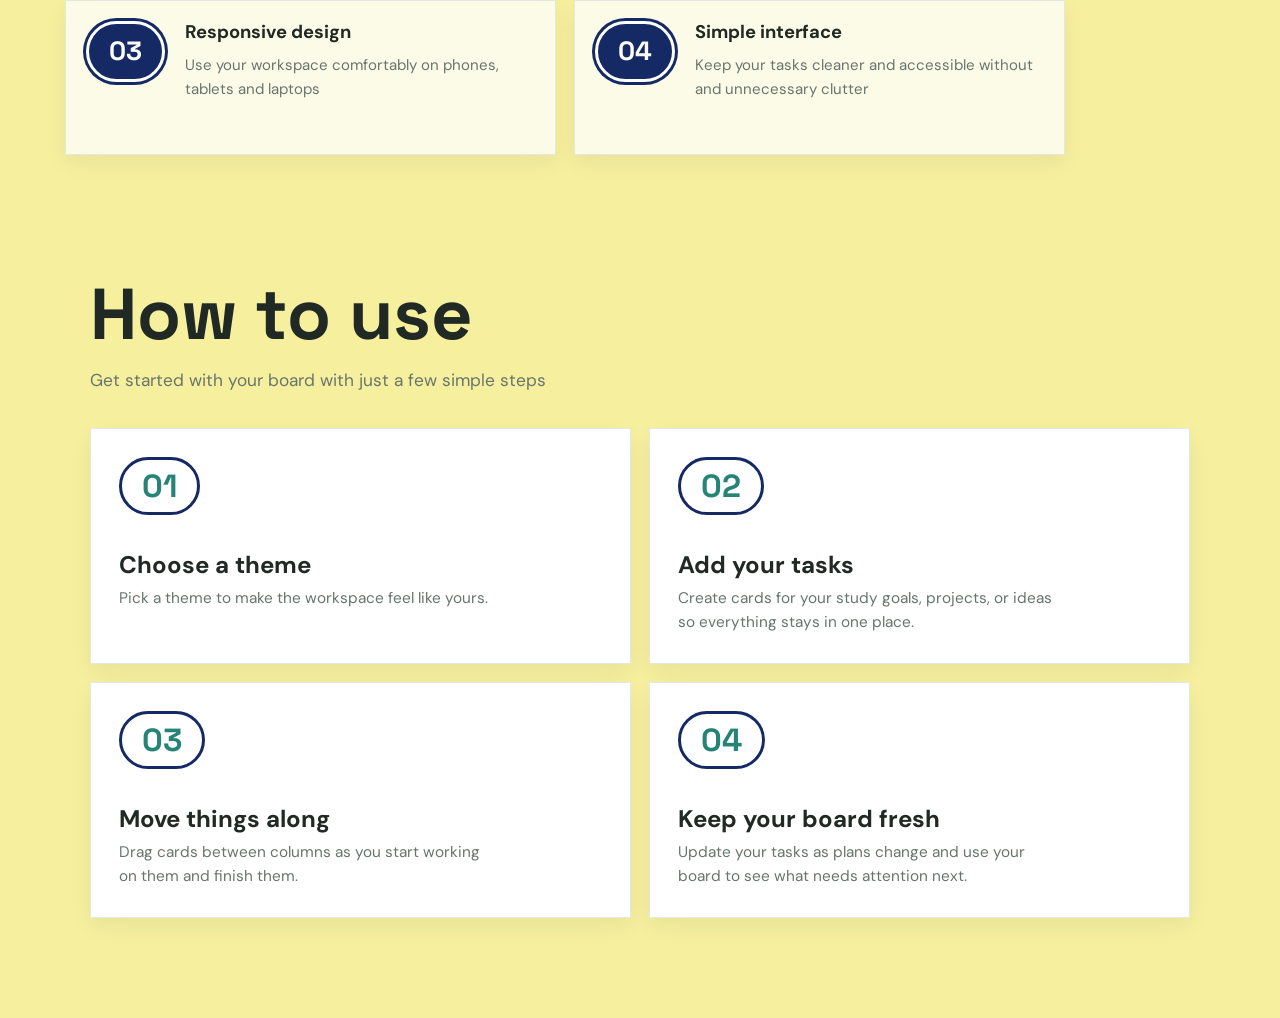
==== commit e0f54563: "completed file path changes" ====
--- a/style.css
+++ b/style.css
@@ -1,15 +1,5 @@
-.aclonica-regular {
-  font-family: "Aclonica", sans-serif;
-  font-weight: 400;
-  font-style: normal;
-}
-.abel-regular {
-  font-family: "Abel", sans-serif;
-  font-weight: 400;
-  font-style: normal;
-}
 :root{
-    --bg: #f5f7f5;
+    --bg: #f5ef9e;
     --surface: #ffffff;
     --text: #202923;
     --muted: #68756d;
@@ -27,180 +17,477 @@
     margin: 0;
 }
 body {
-    background-color: var(--bg);
+    padding-top: 90px;
+    background: var(--bg);
     color: var(--text);
-    font-family: system-ui, -apple-system, BlinkMacSystemFont, 'Segoe UI', Roboto, Oxygen, Ubuntu, Cantarell, 'Open Sans', 'Helvetica Neue', sans-serif;
+    font-family: "DM Sans", sans-serif;
     line-height: 1.7;
     min-height: 100vh;
-}
-a {
-    color: inherit;
-}
-a:focus-visible {
-    outline: 3px solid var(--accent);
-    outline-offset: 5px;
-}
-.header{
-    position: sticky;
-    top: 0;
-    z-index: 10;
+    justify-content: center;
+    align-items: center;
+}
+
+.navbar {
     display: flex;
     justify-content: space-between;
     align-items: center;
-    padding: 20px;
-    background-color: rgb(203, 203, 188);
-}
-ul {
-    display: flex;
+    background: #152a64;
+    font-size: 1.3rem;
+    padding: 0 24px;
+    position: fixed;
+    top: 20px;
+    left: 20px;
+    right: 20px;
+    max-width: 900px;
+    margin: 0 auto;
+    border-radius: 20px;
+    box-shadow: 0 8px 24px rgba(0, 0, 0, 0.15);
+    z-index: 100;
+}
+
+.logo {
+    font-family: "Space Grotesk", sans-serif;
+    font-size: 1.3rem;
+    font-weight: 700;
+    color: white;
+    padding: 15px 0;
+}
+
+.nav-links {
     list-style: none;
-    gap: 20px;
-}
-a {
+    margin: 0;
+    padding: 0;
+    display: flex;
+    gap: 15px;
+    align-items: center;
+}
+
+.nav-links a {
+    display: inline-block;
+    position: relative;
+    color: white;
     text-decoration: none;
-    color: #333;
-}
-.header h5 {
-    font-size: 20px;
-    font-family: "Aclonica";
-    font-weight: 400;
-    letter-spacing: -0.5px;
+    padding: 12px 18px;
+    font-family: "DM Sans", sans-serif;
+    border-radius: 6px;
+    transition: background-color 0.3s ease;
+}
+
+.nav-links a::after {
+    content: "";
+    position: absolute;
+    bottom: 8px;
+    left: 50%;
+    width: 0;
+    height: 2px;
+    background: #ffcc00;
+    transition: width 0.3s ease, left 0.3s ease;
+}
+
+.nav-links a:hover {
+    color: #ffcc00;
+}
+
+.nav-links a:hover::after {
+    width: 60%;
+    left: 20%;
+}
+
+.hero {
+    display: flex;
+    flex-direction: column;
+    justify-content: center;
+    align-items: center;
+    text-align: center;
+    gap: 16px;
+    height: 50vh;
+    padding: 0 20px;
+}
+
+.hero h1 {
+    font-size: 5em;
+    padding: 50px;
+}
+
+.hero p {
+    font-size: 1.8rem;
+}
+
+.hero-btns {
+    display: flex;
+    flex-direction: row;
+    gap: 24px;
+    padding: 10px 20px;
+}
+
+.hero-btns a {
+    text-decoration: none;
+    padding: 12px 24px;
+    color: #fcfdfd;
+    background: #152a64;
+    border: 3px solid #ffffff;
+    box-shadow: 0 0 0 3px #152a64;
+    display: inline-block;
+    transition: transform 0.2s ease;
+}
+
+.hero-btns a:hover {
+    transform: scale(1.08);
+}
+
+.hero-btns a:active {
+    transform: scale(0.97);
+}
+
+.about {
+    display: flex;
+    flex-direction: column;
+    padding: 90px 0;
+    width: min(100% - 40px, 1150px);
+    margin: 0 auto; 
+}
+
+.about > h1 {
+    font-size: clamp(2.5rem, 6vw, 4.5rem);
+    padding: 50px;
+    text-align: center;
+    margin-bottom: 24px;
+    line-height: 1;
+}
+
+.about-content {
+    text-align: left;
+    max-width: 1000px;
+}
+
+.about-content > p {
+    max-width: 700px;
+    margin-bottom: 42px;
+    color: var(--muted);
+    font-size: 1.08rem;
+    line-height: 1.7;
+}
+
+.about-content h2 {
+    margin-top: 32px;
+    margin-bottom: 20px;
+    font-size: clamp(1.6rem, 4vw, 2.4rem);
     color: var(--text);
-}
-nav ul li a {
-    font-family: "Abel";
-}
-#about {
-    max-width: 820px;
-    margin: 80px auto 60px;
-    padding: 50px 40px; background: var(--surface);
-    border: 1px solid var(--border);
+    line-height: 1.2;
+}
+
+.features-heading {
+    margin-top: 75px;
+}
+
+/* theme swatch */
+.theme-grid {
+    display: grid;
+    grid-template-columns: repeat(4, minmax(0, 1fr));
+    gap: 18px;
+}
+
+.theme-card {
+    min-height: 285px;
+    display: flex;
+    flex-direction: column;
+    padding: 24px;
+    position: relative;
+    overflow: hidden;
+    box-shadow: 0 10px 22px rgba(32, 41, 35, 0.12);
+    transition: transform 0.25s ease, box-shadow 0.25s ease;
+    text-align: center;
+    font-weight: 600;
+    color: #fff;
+}
+
+.theme-card::before {
+    content: "";
+    position: absolute;
+    width: 150px;
+    height: 150px;
+    top: -75px;
+    right: -55px;
+    border: 1px solid rgba(255, 255, 255, 0.3);
+}
+
+.theme-card::after {
+    content: "";
+    position: absolute;
+    width: 100px;
+    height: 100px;
+    top: -45px;
+    right: -30px;
+    border: 1px solid rgba(255, 255, 255, 0.22);
+}
+
+.theme-card:hover {
+    transform: translateY(-8px);
+    box-shadow: 0 18px 32px rgba(32, 41, 35, 0.2);
+}
+
+.theme-top {
+    min-height: 28px;
+    display: flex;
+    justify-content: flex-end;
+    position: relative;
+    z-index: 1;
+}
+
+.theme-tag {
+    color: rgba(255, 255, 255, 0.7);
+    font-size: 0.8rem;
+    font-weight: 700;
+    letter-spacing: 0.12em;
+}
+
+.theme-card h3 {
+    position: relative;
+    z-index: 1;
+    margin-top: auto;
+    margin-bottom: 9px;
+    font-family: "Space Grotesk", sans-serif;
+    font-size: 1.65rem;
+}
+
+.theme-card p {
+    position: relative;
+    z-index: 1;
+    min-height: 70px;
+    color: rgba(255, 255, 255, 0.86);
+    font-size: 0.94rem;
+    line-height: 1.55;
+}
+
+.theme-button {
+    display: flex;
+    align-items: center;
+    justify-content: space-between;
+    gap: 12px;
+    position: relative;
+    z-index: 1;
+    margin-top: 20px;
+    padding: 10px 14px;
+    color: #fff;
+    background: rgba(255, 255, 255, 0.16);
+    border: 1px solid rgba(255, 255, 255, 0.5);
+    text-decoration: none;
+    font-size: 0.9rem;
+    font-weight: 700;
+    transition: background 0.2s ease, transform 0.2s ease;
+}
+
+.theme-button:hover {
+    background: rgba(255, 255, 255, 0.28);
+    transform: scale(1.03);
+}
+
+.theme-button:focus-visible {
+    outline: 3px solid #fff;
+    outline-offset: 3px;
+}
+
+.harvest {
+    background: linear-gradient(145deg, #b8682d, #713e29);
+}
+
+.cold {
+    background: linear-gradient(145deg, #3c83ad, #1f4777);
+}
+
+.hot {
+    background: linear-gradient(145deg, #de5542, #992a35);
+}
+
+.treasure {
+    background: linear-gradient(145deg, #d1a12e, #8c5d13);
+}
+
+.palette {
+    display: flex;
+    gap: 7px;
+    margin-top: 20px;
+    position: relative;
+    z-index: 1;
+}
+
+.palette span {
+    width: 30px;
+    height: 7px;
+    display: block;
     border-radius: 20px;
-    box-shadow: 0 12px 40px rgba(31, 55, 40, 0.04);
-    text-align: center;
-    height: 100vh;
-}
-#contact{
-    height: 40vh;
-    max-width: 750px;
-    margin: 40px auto;
-    padding: 36px;
-    background-color: #ffffff;
-    border-radius: 12px;
-    box-shadow: 0 4px 20px rgba(0, 0, 0, 0.06);
-    font-family: system-ui, -apple-system, BlinkMacSystemFont, 'Segoe UI', Roboto, sans-serif;
-}
-#about h1 {
-    font-size: 2.2rem;
-    margin-bottom: 12px;
-    background: linear-gradient(135deg, #2a9d8f, #e76f51);
-    -webkit-background-clip: text;
-    -webkit-text-fill-color: transparent;
-}
-#about p {
-    font-size: 1.05rem;
-    color: #4a5568;
-    margin-bottom: 1rem;
-}
-.abhi {
-    list-style: none;
-    padding: 0;
-    margin-top: 24px;
-    display: flex;
-    flex-direction: column;
-    gap: 12px;
-}
-.abhi li {
-    padding: 16px 20px;
-    background-color: #f7fafc;
-    border-radius: 6px;
-    color: #334155;
-    line-height: 1.5;
-    transition: transform 0.2s ease, background-color 0.2s ease;
-}
-.abhi li:hover {
-    transform: translateX(6px);
-    background-color: #f1f5f9;
-}
-.abhi li strong {
-    color: #2d3748;
-    margin-right: 6px;
-}
-.contact-section {
-    max-width: 720px;
-    margin: 2rem auto;
-    padding: 2.5rem;
-    background: #ffffff;
-    border-radius: 12px;
-    box-shadow: 0 4px 20px rgba(0, 0, 0, 0.06);
-    font-family: system-ui, -apple-system, BlinkMacSystemFont, 'Segoe UI', Roboto, sans-serif;
-    color: #2d3748;
-}
-.contact-section h2 {
-    font-size: 1.875rem;
-    font-weight: 700;
-    color: #1a202c;
-    margin-bottom: 0.5rem;
-    letter-spacing: -0.025em;
-}
-.contact-section p{
-    color: #718096;
-    margin-bottom: 1.5rem;
-    font-size: 1rem;
-}
-.contact-links {
-    display: grid;
-    grid-template-columns: repeat(auto-fit, minmax(240px, 1fr));
-    gap: 1rem;
-}
-.contact-card {
-    display: flex;
-    align-items: center;
-    gap: 1rem;
-    padding: 1.25rem;
-    background-color: #f7fafc;
-    border: 1px solid #e2e8f0;
-    border-radius: 10px;
-    text-decoration: none;
-    color: inherit;
-    transition: transform 0.2s ease, border-color 0.2s ease, box-shadow 0.2s ease;
-}
-.contact-card:hover{
-    transform: translateY(-3px);
-    border-color: #319795;
-    background-color: #ffffff;
-    box-shadow: 0 6px 16px rgba(49, 151, 149, 0.12);
-}
-.contact-card .icon {
-    font-size: 1.5rem;
-    display: flex;
-    align-items: center;
-    justify-content: center;
-    width: 48px;
-    height: 48px;
-    background-color: #edf2f7;
-    border-radius: 8px;
-    flex-shrink: 0;
-}
-.contact-card .text {
-    display: flex;
-    flex-direction: column;
-}
-.contact-card strong{
-    font-size: 1rem;
-    color: #1a202c;
-    font-weight: 600;
-}
-.contact-card small {
-    font-size: 0.85rem;
-    color: #718096;
-    margin-top: 0.15rem;
-}
-.themes {
-    margin-top: 20px;
-}
-.themes a {
-    background-color: orange;
-    border-radius: 20px;
+<<<<<<< HEAD
     padding: 6px;
     font-size: 14px;
+=======
+    background: rgba(255, 255, 255, 0.95);
+}
+
+.palette span:nth-child(2) {
+    opacity: 0.65;
+}
+
+.palette span:nth-child(3) {
+    opacity: 0.35;
+}
+
+.features-grid {
+    display: grid;
+    grid-template-columns: repeat(2, minmax(0, 1fr));
+    gap: 18px;
+}
+
+.features-card {
+    min-height: 155px;
+    display: flex;
+    align-items: flex-start;
+    gap: 20px;
+    background: rgba(255, 255, 255, 0.75);
+    border: 1px solid var(--border);
+    box-shadow: 0 8px 20px rgba(32, 41, 35, 0.06);
+    transition: transform 0.25s ease, border-color 0.25s ease, box-shadow 0.25s ease;
+    padding: 20px;
+    text-align: left;
+}
+
+.features-card:hover {
+    transform: translateY(-6px);
+    border-color: var(--accent);
+    box-shadow: 0 14px 28px rgba(38, 132, 119, 0.16);
+}
+
+.features-num {
+    flex-shrink: 0;
+    font-family: "Space Grotesk", sans-serif;
+    font-size: 1.65rem;
+    font-weight: 700;
+    color: white;
+    margin-bottom: 8px;
+    background: #152a64;
+    line-height: 1.3;
+    padding: 10px 20px;
+    border-radius: 999px;
+    border: 3px solid #fff;
+    box-shadow: 0 0 0 3px #152a64;
+}
+
+.features-card h3 {
+    margin-bottom: 9px;
+    color: var(--text);
+    font-size: 1.15rem;
+    line-height: 1.3;
+}
+
+.features-card p {
+    color: var(--muted);
+    font-size: 0.94rem;
+    line-height: 1.55;
+}
+
+.how-to-use {
+    width: min(100% - 40px, 1100px);
+    margin: 0 auto;
+    padding: 30px 0 100px;
+}
+
+.how-to-use > h1 {
+    color: var(--text);
+    font-family: "Space Grotesk", sans-serif;
+    font-size: clamp(2.5rem, 6vw, 4.5rem);
+    line-height: 1.1;
+    margin-bottom: 12px;
+}
+
+.how-intro {
+    color: var(--muted);
+    font-size: 1.08rem;
+    margin-bottom: 32px;
+}
+
+.steps-grid {
+    display: grid;
+    grid-template-columns: repeat(2, minmax(0, 1fr));
+    gap: 18px;
+}
+
+.step-card {
+    position: relative;
+    overflow: hidden;
+    min-height: 230px;
+    padding: 28px;
+    background: var(--surface);
+    border: 1px solid var(--border);
+    box-shadow: 0 8px 20px rgba(32, 41, 35, 0.06);
+    transition: transform 0.25s ease, box-shadow 0.25s ease;
+}
+
+.step-card:hover {
+    transform: translateY(-6px);
+    box-shadow: 0 16px 30px rgba(32, 41, 35, 0.12);
+}
+
+.step-number {
+    display: inline-block;
+    color: var(--accent);
+    font-family: "Space Grotesk", sans-serif;
+    font-size: 2rem;
+    font-weight: 700;
+    line-height: 1;
+    margin-bottom: 30px;
+    border: 3px solid #152a64;
+    padding: 10px 20px;
+    border-radius: 999px;
+}
+
+.step-number h2 {
+    color: var(--text);
+    font-family: "Space Grotesk", sans-serif;
+    font-size: 1.3rem;
+    margin-bottom: 10px;
+}
+
+.step-card p {
+    max-width: 380px;
+    color: var(--muted);
+    font-size: 0.96rem;
+    line-height: 1.6;
+}
+
+@media (max-width: 850px) {
+    .theme-grid {
+        grid-template-columns: repeat(2, minmax(0, 1fr));
+    }
+}
+
+@media (max-width: 600px) {
+    .about {
+        width: min(100% - 28px, 520px);
+        padding: 65px 0;
+    }
+
+    .theme-grid, .features-grid {
+        grid-template-columns: 1fr;
+    }
+
+    .theme-card {
+        min-height: 250px;
+    }
+
+    .features-heading {
+        margin-top: 55px
+    }
+
+    .how-to-use {
+        width: min(100% - 20px, 520px);
+        padding: 20px 0 70px;
+    }
+
+    .steps-grid {
+        grid-template-columns: 1fr;
+    }
+
+    .step-card {
+        min-height: auto;
+    }
+>>>>>>> a766457ce76871de704a45bafe1ccfc5942bf896
 }
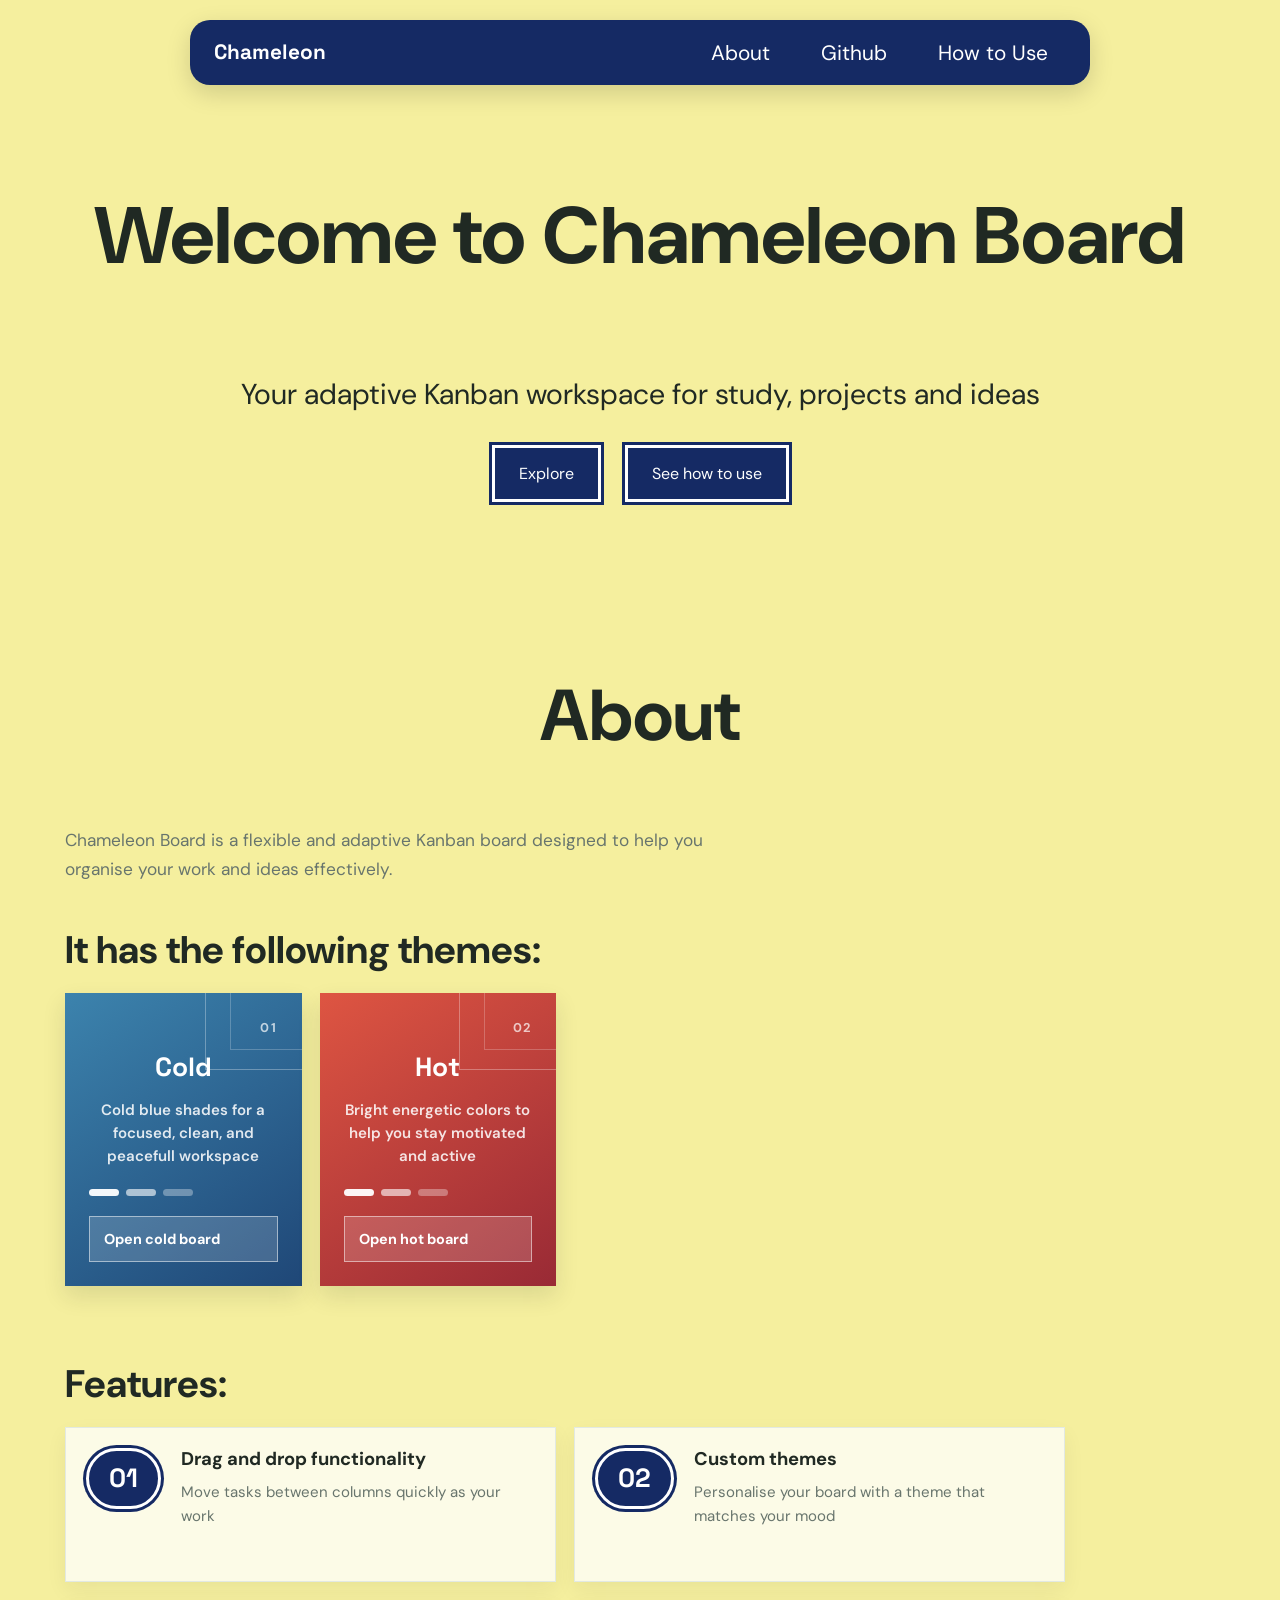
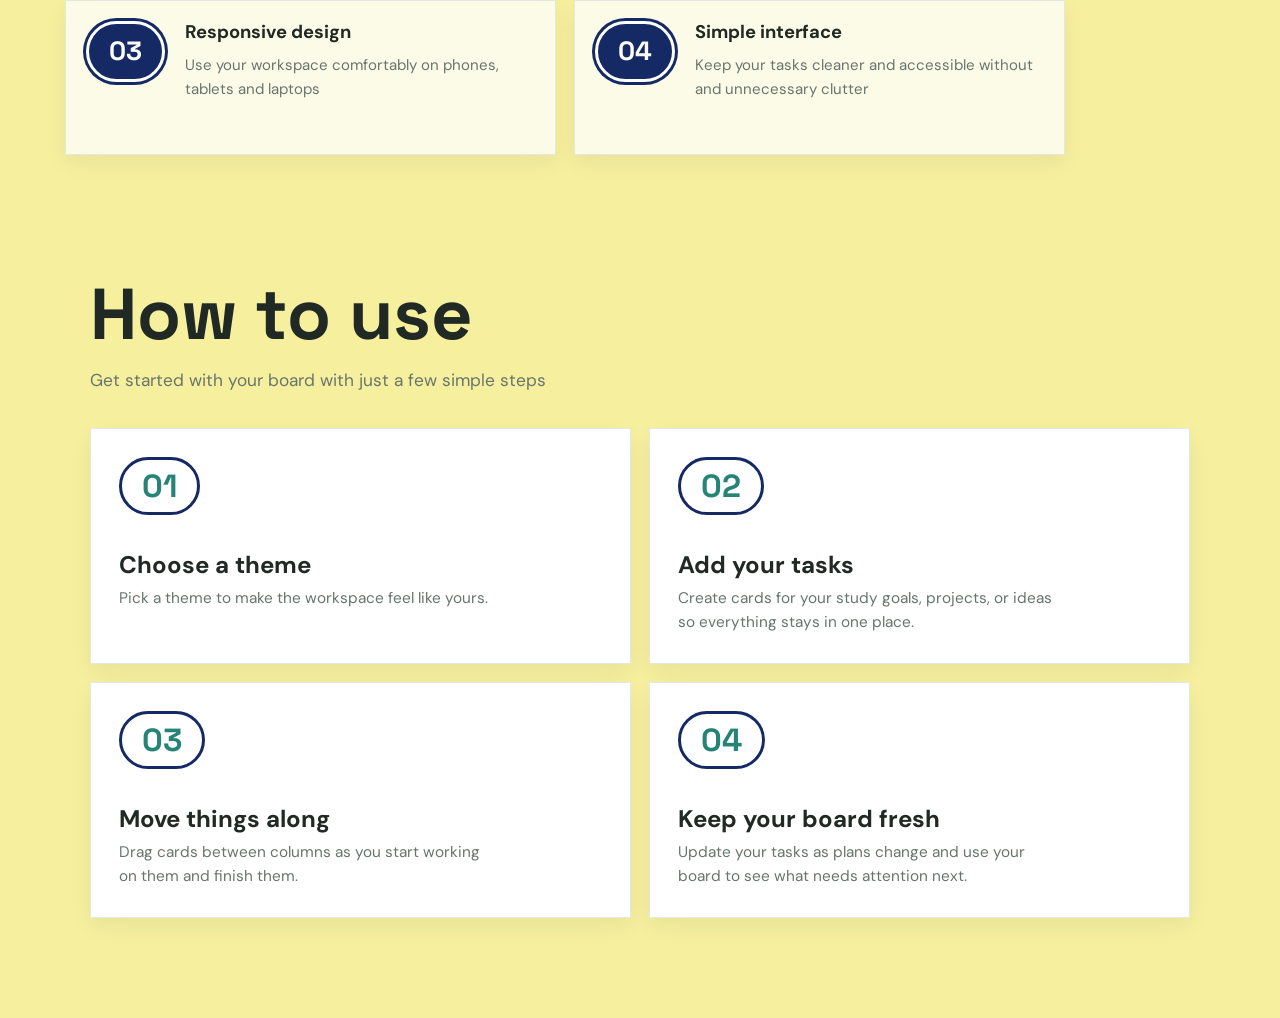
==== commit bbab64b4: "only added my kanban board to this for shipping other will available in my friends repo" ====
--- a/index.html
+++ b/index.html
@@ -38,23 +38,9 @@
             <p>Chameleon Board is a flexible and adaptive Kanban board designed to help you organise your work and ideas effectively.</p>
             <h2>It has the following themes:</h2>
             <div class="theme-grid">
-                <article class="theme-card harvest">
+                <article class="theme-card cold">
                     <div class="theme-top">
                         <span class="theme-tag">01</span>
-                    </div>
-                    <h3>Harvest</h3>
-                    <p>Warm colours for calm planning and steady progress</p>
-                    <div class="palette">
-                        <span></span>
-                        <span></span>
-                        <span></span>
-                    </div>
-                    <a class="theme-button" href="./my/harvest/index.html">Open harvest board</a>
-                </article>
-
-                <article class="theme-card cold">
-                    <div class="theme-top">
-                        <span class="theme-tag">02</span>
                     </div>
                     <h3>Cold</h3>
                     <p>Cold blue shades for a focused, clean, and peacefull workspace</p>
@@ -68,7 +54,7 @@
 
                 <article class="theme-card hot">
                     <div class="theme-top">
-                        <span class="theme-tag">03</span>
+                        <span class="theme-tag">02</span>
                     </div>
                     <h3>Hot</h3>
                     <p>Bright energetic colors to help you stay motivated and active</p>
@@ -79,20 +65,6 @@
                     </div>
                     <a class="theme-button" href="./my/hot/index.html">Open hot board</a>
                 </article>
-
-                <article class="theme-card treasure">
-                    <div class="theme-top">
-                        <span class="theme-tag">04</span>
-                    </div>
-                    <h3>Treasure</h3>
-                    <p>Golden tones for a creative board full of ideas and discoveries</p>
-                    <div class="palette">
-                        <span></span>
-                        <span></span>
-                        <span></span>
-                    </div>
-                    <a class="theme-button" href="./my/treasure/index.html">Open treasure board</a>
-                </article>  
             </div>
 
             <div class="content-heading features-heading">
--- a/style.css
+++ b/style.css
@@ -286,21 +286,12 @@
     outline: 3px solid #fff;
     outline-offset: 3px;
 }
-
-.harvest {
-    background: linear-gradient(145deg, #b8682d, #713e29);
-}
-
 .cold {
     background: linear-gradient(145deg, #3c83ad, #1f4777);
 }
 
 .hot {
     background: linear-gradient(145deg, #de5542, #992a35);
-}
-
-.treasure {
-    background: linear-gradient(145deg, #d1a12e, #8c5d13);
 }
 
 .palette {
@@ -316,10 +307,6 @@
     height: 7px;
     display: block;
     border-radius: 20px;
-<<<<<<< HEAD
-    padding: 6px;
-    font-size: 14px;
-=======
     background: rgba(255, 255, 255, 0.95);
 }
 
@@ -489,5 +476,4 @@
     .step-card {
         min-height: auto;
     }
->>>>>>> a766457ce76871de704a45bafe1ccfc5942bf896
 }
